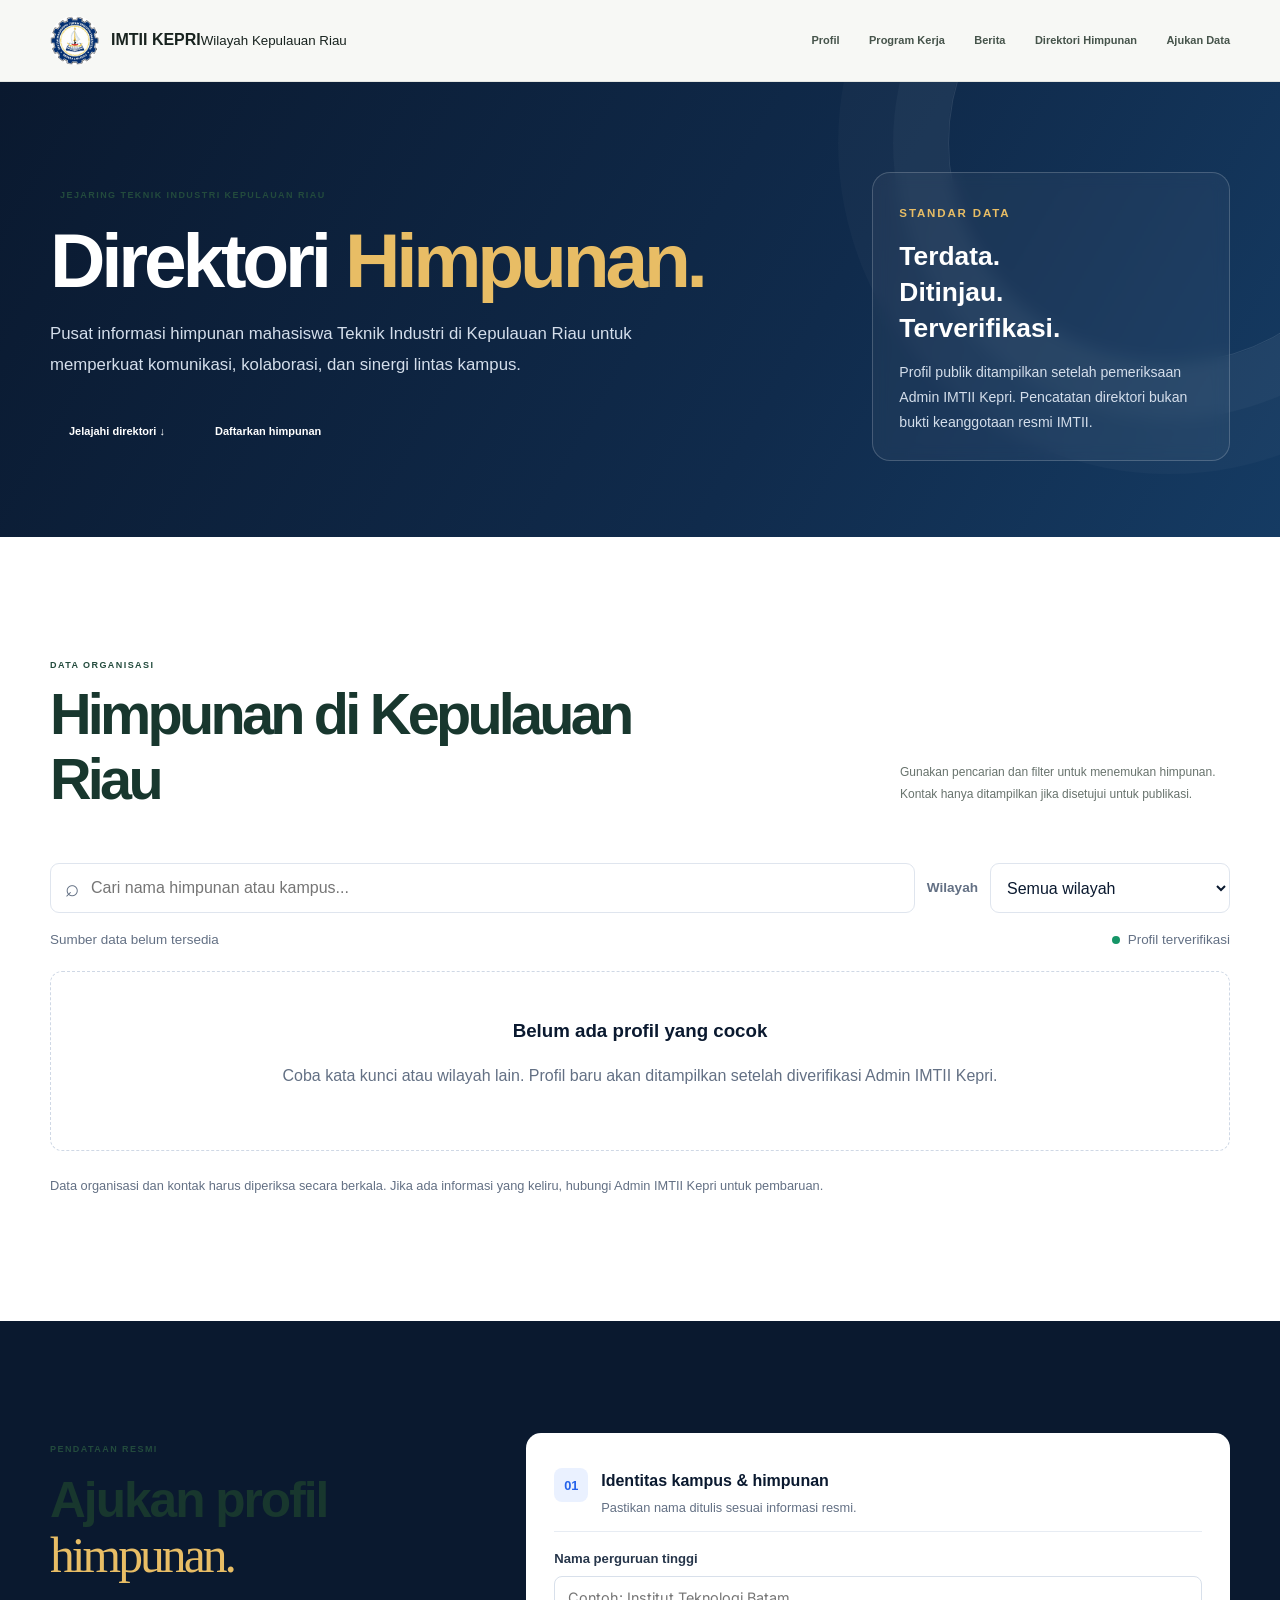
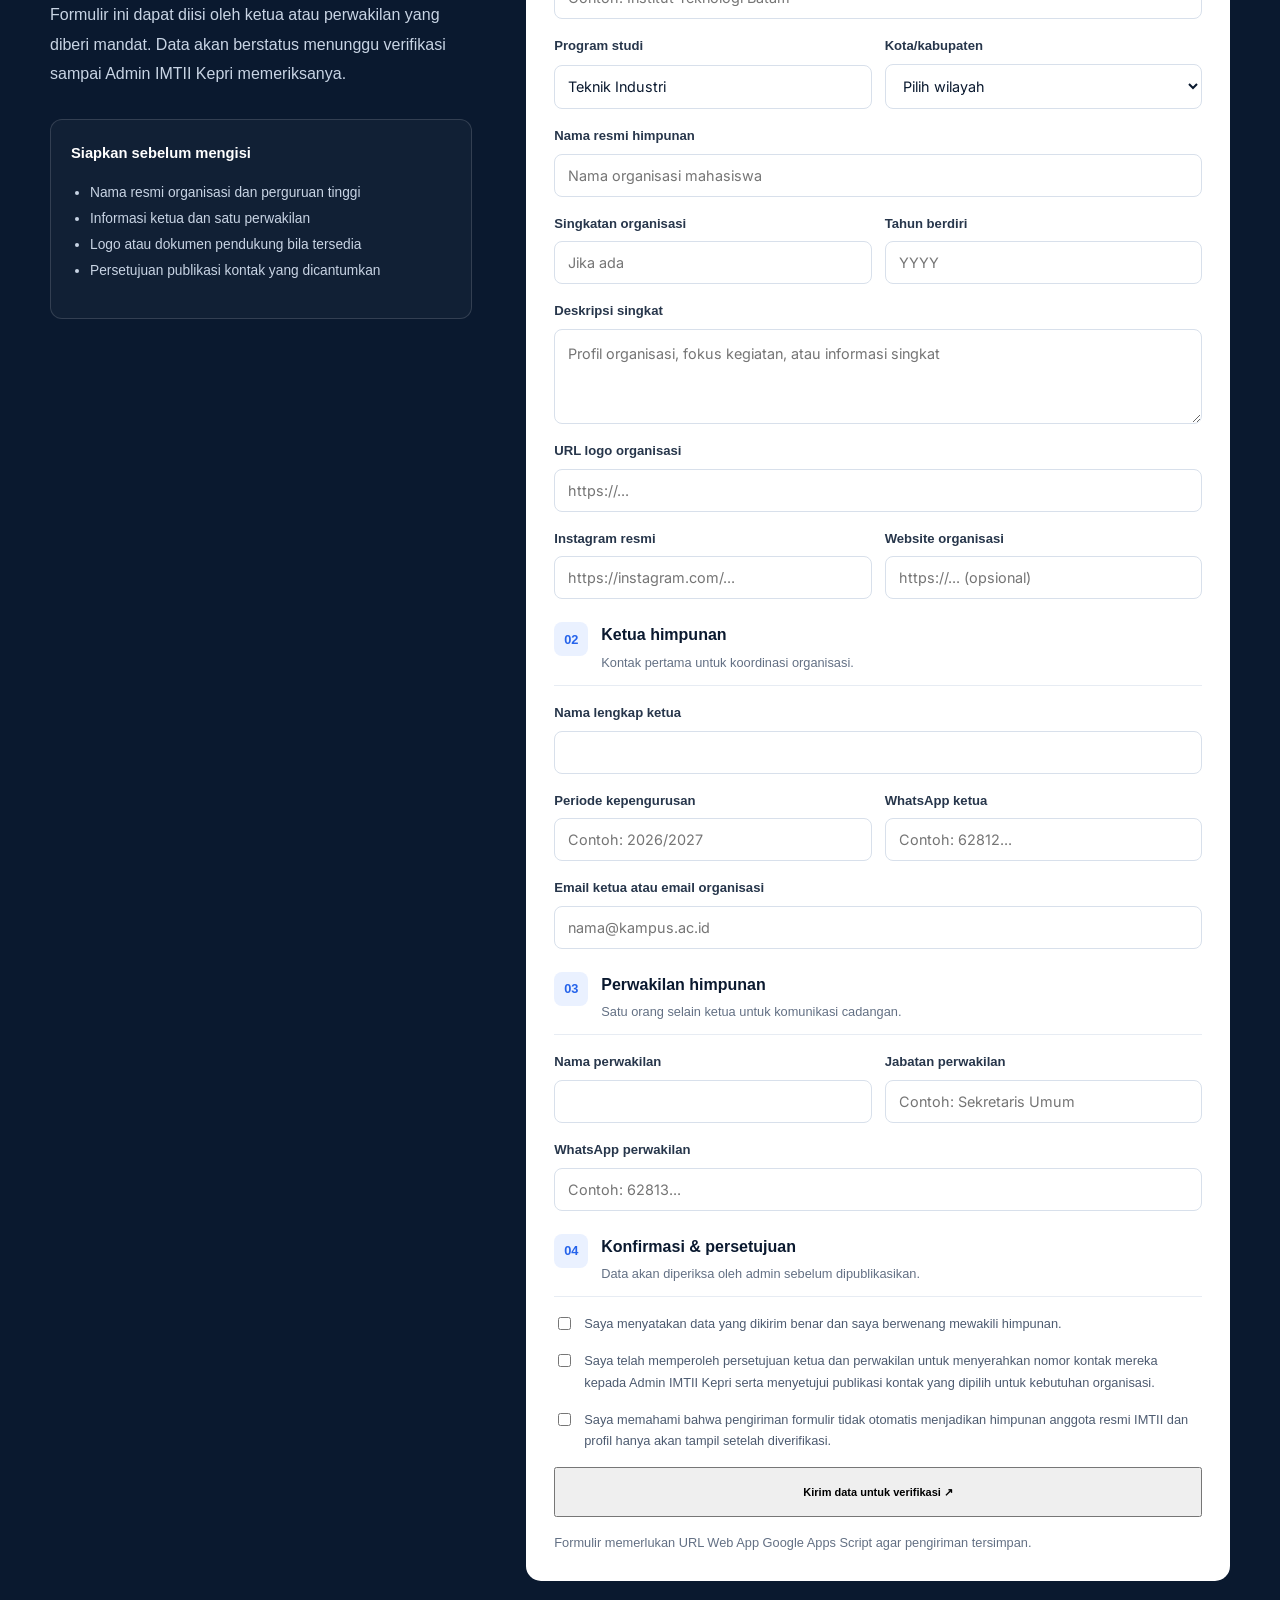
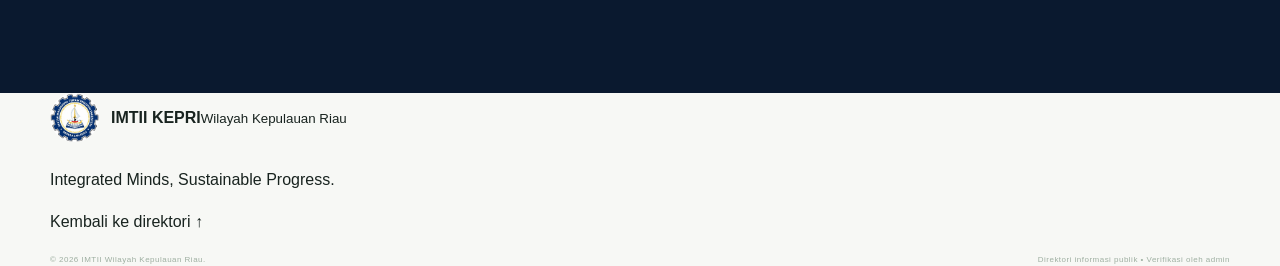
==== direktori.html @ 1d0364bf "Update direktori.html" ====
<!doctype html>
<html lang="id">
<head>
  <meta charset="utf-8">
  <meta name="viewport" content="width=device-width, initial-scale=1">
  <meta name="theme-color" content="#0a192f">
  <meta name="description" content="Direktori Himpunan Mahasiswa Teknik Industri se-Kepulauan Riau.">
  <title>Direktori Himpunan | IMTII Kepri</title>
  <link rel="preconnect" href="https://fonts.googleapis.com">
  <link rel="preconnect" href="https://fonts.gstatic.com" crossorigin>
  <link href="https://fonts.googleapis.com/css2?family=Inter:wght@400;500;600;700;800&display=swap" rel="stylesheet">
  <link rel="icon" type="image/png" href="logo-imtii-kepri.png">
  <link rel="stylesheet" href="styles.css">
  <link rel="stylesheet" href="direktori.css">
</head>
<body>
  <div class="scroll-progress" aria-hidden="true"><span id="scroll-progress-bar"></span></div>
  <header class="site-header">
    <div class="container nav-wrap">
      <a class="brand" href="index.html#beranda" aria-label="IMTII Kepri beranda">
        <img class="brand-logo" src="logo-imtii-kepri.png" alt="Logo IMTII Wilayah Kepulauan Riau">
        <span><strong>IMTII KEPRI</strong><small>Wilayah Kepulauan Riau</small></span>
      </a>
      <button class="menu-toggle" aria-label="Buka navigasi" aria-expanded="false">☰</button>
      <nav class="nav-links" aria-label="Navigasi utama">
        <a href="index.html#profil">Profil</a><a href="index.html#program">Program Kerja</a>
        <a href="index.html#berita">Berita</a><a href="direktori.html" aria-current="page">Direktori Himpunan</a>
        <a class="nav-cta" href="#form-pendataan">Ajukan Data</a>
      </nav>
    </div>
  </header>

  <main>
    <section class="directory-hero">
      <div class="container directory-hero-grid">
        <div>
          <p class="eyebrow"><span></span> JEJARING TEKNIK INDUSTRI KEPULAUAN RIAU</p>
          <h1>Direktori <em>Himpunan.</em></h1>
          <p class="directory-lead">Pusat informasi himpunan mahasiswa Teknik Industri di Kepulauan Riau untuk memperkuat komunikasi, kolaborasi, dan sinergi lintas kampus.</p>
          <div class="directory-actions"><a class="button button-gold" href="#daftar-himpunan">Jelajahi direktori ↓</a><a class="button button-outline" href="#form-pendataan">Daftarkan himpunan</a></div>
        </div>
        <aside class="directory-note"><span class="note-kicker">STANDAR DATA</span><strong>Terdata.<br>Ditinjau.<br>Terverifikasi.</strong><p>Profil publik ditampilkan setelah pemeriksaan Admin IMTII Kepri. Pencatatan direktori bukan bukti keanggotaan resmi IMTII.</p></aside>
      </div>
    </section>

    <section class="directory-section section" id="daftar-himpunan">
      <div class="container">
        <div class="section-heading"><div><p class="eyebrow dark">DATA ORGANISASI</p><h2>Himpunan di Kepulauan Riau</h2></div><p>Gunakan pencarian dan filter untuk menemukan himpunan. Kontak hanya ditampilkan jika disetujui untuk publikasi.</p></div>
        <div class="directory-tools">
          <label class="search-box"><span aria-hidden="true">⌕</span><input id="search-directory" type="search" placeholder="Cari nama himpunan atau kampus..." aria-label="Cari nama himpunan atau kampus"></label>
          <label class="filter-label" for="filter-city">Wilayah</label>
          <select id="filter-city"><option value="">Semua wilayah</option><option value="Batam">Batam</option><option value="Tanjungpinang">Tanjungpinang</option><option value="Karimun">Karimun</option><option value="Lingga">Lingga</option><option value="Natuna">Natuna</option><option value="Kepulauan Anambas">Kepulauan Anambas</option></select>
        </div>
        <div class="directory-stats"><span id="directory-count">Memuat data...</span><span class="verification-key"><i></i> Profil terverifikasi</span></div>
        <div id="directory-grid" class="directory-grid" aria-live="polite">
          <article class="directory-empty"><h3>Memuat direktori</h3><p>Data akan ditampilkan setelah sumber data dikonfigurasi.</p></article>
        </div>
        <p class="directory-disclaimer">Data organisasi dan kontak harus diperiksa secara berkala. Jika ada informasi yang keliru, hubungi Admin IMTII Kepri untuk pembaruan.</p>
      </div>
    </section>

    <section class="directory-form-section section" id="form-pendataan">
      <div class="container directory-form-layout">
        <div class="form-intro"><p class="eyebrow">PENDATAAN RESMI</p><h2>Ajukan profil <em>himpunan.</em></h2><p>Formulir ini dapat diisi oleh ketua atau perwakilan yang diberi mandat. Data akan berstatus menunggu verifikasi sampai Admin IMTII Kepri memeriksanya.</p>
          <div class="form-info"><strong>Siapkan sebelum mengisi</strong><ul><li>Nama resmi organisasi dan perguruan tinggi</li><li>Informasi ketua dan satu perwakilan</li><li>Logo atau dokumen pendukung bila tersedia</li><li>Persetujuan publikasi kontak yang dicantumkan</li></ul></div>
        </div>
        <form id="association-form" class="association-form" method="post" target="submission-frame">
          <div class="form-section-title"><span>01</span><div><h3>Identitas kampus & himpunan</h3><p>Pastikan nama ditulis sesuai informasi resmi.</p></div></div>
          <label>Nama perguruan tinggi <input name="campus_name" required maxlength="180" placeholder="Contoh: Institut Teknologi Batam"></label>
          <div class="form-row"><label>Program studi <input name="study_program" required maxlength="120" value="Teknik Industri"></label><label>Kota/kabupaten <select name="city" required><option value="">Pilih wilayah</option><option>Batam</option><option>Tanjungpinang</option><option>Bintan</option><option>Karimun</option><option>Lingga</option><option>Natuna</option><option>Kepulauan Anambas</option></select></label></div>
          <label>Nama resmi himpunan <input name="association_name" required maxlength="180" placeholder="Nama organisasi mahasiswa"></label>
          <div class="form-row"><label>Singkatan organisasi <input name="short_name" maxlength="50" placeholder="Jika ada"></label><label>Tahun berdiri <input name="founded_year" inputmode="numeric" pattern="[0-9]{4}" maxlength="4" placeholder="YYYY"></label></div>
          <label>Deskripsi singkat <textarea name="description" rows="3" maxlength="700" placeholder="Profil organisasi, fokus kegiatan, atau informasi singkat"></textarea></label>
          <label>URL logo organisasi <input name="logo_url" type="url" placeholder="https://..."></label>
          <div class="form-row"><label>Instagram resmi <input name="instagram_url" type="url" placeholder="https://instagram.com/..."></label><label>Website organisasi <input name="website_url" type="url" placeholder="https://... (opsional)"></label></div>

          <div class="form-section-title"><span>02</span><div><h3>Ketua himpunan</h3><p>Kontak pertama untuk koordinasi organisasi.</p></div></div>
          <label>Nama lengkap ketua <input name="chair_name" required maxlength="150"></label>
          <div class="form-row"><label>Periode kepengurusan <input name="term_period" required maxlength="50" placeholder="Contoh: 2026/2027"></label><label>WhatsApp ketua <input name="chair_whatsapp" required type="tel" maxlength="30" placeholder="Contoh: 62812... "></label></div>
          <label>Email ketua atau email organisasi <input name="contact_email" type="email" maxlength="180" placeholder="nama@kampus.ac.id"></label>

          <div class="form-section-title"><span>03</span><div><h3>Perwakilan himpunan</h3><p>Satu orang selain ketua untuk komunikasi cadangan.</p></div></div>
          <div class="form-row"><label>Nama perwakilan <input name="representative_name" required maxlength="150"></label><label>Jabatan perwakilan <input name="representative_role" required maxlength="100" placeholder="Contoh: Sekretaris Umum"></label></div>
          <label>WhatsApp perwakilan <input name="representative_whatsapp" required type="tel" maxlength="30" placeholder="Contoh: 62813..."></label>

          <div class="form-section-title"><span>04</span><div><h3>Konfirmasi & persetujuan</h3><p>Data akan diperiksa oleh admin sebelum dipublikasikan.</p></div></div>
          <label class="consent-check"><input type="checkbox" name="data_accuracy_consent" value="yes" required><span>Saya menyatakan data yang dikirim benar dan saya berwenang mewakili himpunan.</span></label>
          <label class="consent-check"><input type="checkbox" name="contact_publication_consent" value="yes" required><span>Saya telah memperoleh persetujuan ketua dan perwakilan untuk menyerahkan nomor kontak mereka kepada Admin IMTII Kepri serta menyetujui publikasi kontak yang dipilih untuk kebutuhan organisasi.</span></label>
          <label class="consent-check"><input type="checkbox" name="verification_consent" value="yes" required><span>Saya memahami bahwa pengiriman formulir tidak otomatis menjadikan himpunan anggota resmi IMTII dan profil hanya akan tampil setelah diverifikasi.</span></label>
          <button class="button button-gold button-full" type="submit">Kirim data untuk verifikasi ↗</button>
          <p id="form-status" class="form-status" role="status">Formulir memerlukan URL Web App Google Apps Script agar pengiriman tersimpan.</p>
          <iframe name="submission-frame" id="submission-frame" title="Status pengiriman formulir" class="hidden-frame"></iframe>
        </form>
      </div>
    </section>
  </main>

  <footer class="footer"><div class="container footer-top"><div class="brand footer-brand"><img class="brand-logo" src="logo-imtii-kepri.png" alt="Logo IMTII Wilayah Kepulauan Riau"><span><strong>IMTII KEPRI</strong><small>Wilayah Kepulauan Riau</small></span></div><p>Integrated Minds, Sustainable Progress.</p><a href="#daftar-himpunan">Kembali ke direktori ↑</a></div><div class="container footer-bottom"><span>© <span id="year"></span> IMTII Wilayah Kepulauan Riau.</span><span>Direktori informasi publik • Verifikasi oleh admin</span></div></footer>
  <script>window.IMTII_DIRECTORY_CONFIG = { appsScriptUrl: "", fallbackDataUrl: "data/himpunan.json" };</script>
  <script src="script.js" defer></script>
  <script src="direktori.js" defer></script>
</body>
</html>
---- styles.css ----
:root{--paper:#f7f8f5;--white:#fff;--ink:#18231f;--muted:#68736d;--line:#dfe5df;--green:#234b3d;--green-dark:#18372e;--lime:#d8ed79;--orange:#e58a55;--serif:Georgia,'Times New Roman',serif;--sans:'DM Sans',Arial,sans-serif;--display:Manrope,'DM Sans',sans-serif;--header-h:82px}*{box-sizing:border-box}html{scroll-behavior:smooth;scroll-padding-top:calc(var(--header-h) + 16px)}body{margin:0;background:var(--paper);color:var(--ink);font-family:var(--sans);line-height:1.65;-webkit-font-smoothing:antialiased}body,button,a{font-family:var(--sans)}a{color:inherit;text-decoration:none}button{font:inherit}.container{width:min(1180px,calc(100% - 64px));margin-inline:auto}.skip-link{position:fixed;left:16px;top:-60px;z-index:1000;background:var(--lime);padding:10px 14px;color:var(--ink)}.skip-link:focus{top:12px}.reading-progress{height:3px;position:fixed;z-index:1000;inset:0 0 auto;pointer-events:none}.reading-progress span{height:100%;display:block;width:100%;background:var(--orange);transform:scaleX(0);transform-origin:left}.site-header{height:var(--header-h);position:sticky;top:0;z-index:100;background:rgba(247,248,245,.94);backdrop-filter:blur(16px);border-bottom:1px solid rgba(24,35,31,.09);transition:box-shadow .25s}.site-header.is-scrolled{box-shadow:0 8px 28px #17251c12}.nav-wrap{height:100%;display:flex;align-items:center;justify-content:space-between}.brand{display:inline-flex;align-items:center;gap:12px;min-width:220px}.brand-logo{width:49px;height:49px;object-fit:contain;border-radius:50%;background:#fff}.brand-copy strong{font:800 19px/1 var(--display);letter-spacing:.07em;display:block;color:var(--green-dark)}.brand-copy small{display:block;font-size:8px;letter-spacing:.13em;font-weight:700;color:#77827a;margin-top:6px}.nav-links{display:flex;align-items:center;gap:clamp(15px,2.3vw,31px);font-size:11px;font-weight:700;color:#46544b}.nav-links>a:not(.nav-contact){position:relative;padding:8px 0}.nav-links>a:not(.nav-contact):after{content:'';position:absolute;left:0;right:100%;bottom:2px;height:1px;background:var(--orange);transition:right .25s}.nav-links>a:hover:after{right:0}.nav-contact{padding:12px 16px;background:var(--green);color:white;border-radius:2px}.nav-contact span{margin-left:12px;color:var(--lime)}.menu-toggle{display:none;border:0;background:none;padding:10px}.menu-toggle span{width:23px;height:2px;background:var(--green);display:block;margin:5px}
.hero{background:var(--paper);padding:82px 0 24px;overflow:hidden}.hero-grid{display:grid;grid-template-columns:1.05fr .95fr;align-items:center;gap:70px;min-height:490px}.eyebrow,.section-kicker{font-size:9px;letter-spacing:.16em;font-weight:800;color:var(--green);display:flex;align-items:center;gap:10px}.eyebrow-line{width:28px;height:2px;background:var(--orange)}.hero h1{font:700 clamp(48px,6.2vw,82px)/1.04 var(--display);letter-spacing:-.075em;margin:27px 0 22px;color:var(--green-dark)}.hero h1 em,.section h2 em{font-family:var(--serif);font-weight:400;color:var(--orange);letter-spacing:-.06em}.hero-lead{font-size:14px;line-height:1.9;color:#66716a;max-width:490px}.hero-actions{display:flex;align-items:center;gap:27px;margin-top:30px}.button{display:inline-flex;align-items:center;justify-content:center;gap:25px;padding:14px 19px;font-size:11px;font-weight:700;transition:transform .25s,background .25s}.button:hover{transform:translateY(-3px)}.button-dark{background:var(--green);color:#fff}.button-dark span{color:var(--lime)}.underlined-link{font-size:11px;font-weight:700;border-bottom:1px solid #9aa69b;padding:8px 0}.underlined-link span{margin-left:12px;color:var(--orange)}.hero-meta{display:flex;align-items:center;gap:11px;margin-top:66px;font-size:8px;letter-spacing:.13em;font-weight:800;color:#8a958d}.meta-dot{width:4px;height:4px;border-radius:50%;background:var(--orange)}.hero-art{height:440px;position:relative;overflow:hidden;background:#dce5d9;color:var(--green);isolation:isolate}.hero-art:before{content:'';position:absolute;inset:0;background:linear-gradient(135deg,#dce5d9 0%,#cbd9ca 100%);z-index:-2}.art-grid{position:absolute;inset:0;background-image:linear-gradient(#31574612 1px,transparent 1px),linear-gradient(90deg,#31574612 1px,transparent 1px);background-size:34px 34px;mask-image:linear-gradient(130deg,black,transparent 90%)}.art-topline{position:absolute;left:25px;right:25px;top:23px;display:flex;justify-content:space-between;font-size:8px;font-weight:800;letter-spacing:.14em}.art-ring{position:absolute;width:340px;height:340px;border:1px solid #31574666;border-radius:50%;left:50%;top:51%;transform:translate(-50%,-50%)}.ring-b{width:260px;height:260px;border-style:dashed;border-color:#31574655}.art-center{position:absolute;left:50%;top:51%;transform:translate(-50%,-50%);width:205px;height:205px;border-radius:50%;background:var(--green);color:var(--lime);display:flex;align-items:center;justify-content:center;gap:8px;box-shadow:0 25px 60px #18372e2b}.art-sigma{font:100px/1 var(--serif)}.art-caption{font-size:8px;line-height:1.7;letter-spacing:.16em;font-weight:800;color:#fff}.art-index{position:absolute;left:26px;bottom:25px;font:italic 20px var(--serif)}.art-stamp{position:absolute;right:20px;bottom:23px;background:var(--lime);padding:12px 15px;font-size:8px;line-height:1.7;letter-spacing:.12em;font-weight:800;transform:rotate(-5deg)}.hero-bottom{display:flex;justify-content:space-between;border-top:1px solid var(--line);padding-top:17px;margin-top:55px;font-size:8px;font-weight:800;letter-spacing:.13em;color:#89938b}.ticker{overflow:hidden;background:var(--lime);color:var(--green-dark);padding:13px 0}.ticker-track{display:flex;align-items:center;justify-content:space-around;gap:30px;min-width:800px;font-size:9px;font-weight:800;letter-spacing:.16em}.ticker i{font-style:normal;color:var(--orange);font-size:15px}
.section{padding:112px 0}.about-layout{display:grid;grid-template-columns:.35fr 1.65fr;gap:60px}.section-kicker{align-items:flex-start}.section-kicker span:first-child{color:var(--orange)}.about-main h2,.section h2{font:700 clamp(36px,4.5vw,58px)/1.12 var(--display);letter-spacing:-.065em;color:var(--green-dark);margin:0}.about-main h2{max-width:850px}.about-bottom{display:flex;justify-content:space-between;align-items:end;gap:40px;margin-top:35px}.about-bottom p{max-width:620px;color:#68736d;font-size:14px;line-height:1.95;margin:0}.circle-link{flex:0 0 48px;height:48px;border:1px solid #b8c4b8;border-radius:50%;display:grid;place-items:center;color:var(--green);font-size:18px;transition:.25s}.circle-link:hover{background:var(--green);color:white;transform:rotate(45deg)}.principle-row{display:grid;grid-template-columns:repeat(3,1fr);margin-top:82px;border-top:1px solid var(--line)}.principle-row>div{padding:24px 30px 0 0;border-right:1px solid var(--line);margin-right:30px}.principle-row>div:last-child{border:0;margin:0}.principle-row b{display:block;font:italic 20px var(--serif);color:var(--orange);margin-bottom:23px}.principle-row span{font-size:10px;font-weight:800;letter-spacing:.14em}.principle-row p{font-size:12px;color:var(--muted);max-width:260px;margin-bottom:0}
.history-section{background:#eef1eb}.section-heading{display:flex;justify-content:space-between;align-items:end;gap:60px;margin-bottom:52px}.section-heading>div{max-width:700px}.section-heading .section-kicker{margin-bottom:25px}.section-heading>p{max-width:330px;margin:0 0 5px;font-size:12px;line-height:1.9;color:var(--muted)}.history-feature{display:grid;grid-template-columns:.8fr 1.2fr;background:var(--green);color:#fff;min-height:300px}.history-number{display:flex;align-items:center;justify-content:center;flex-direction:column;font:800 clamp(65px,10vw,130px)/.9 var(--display);letter-spacing:-.1em;color:var(--lime);border-right:1px solid #ffffff20}.history-number span{font:700 9px var(--sans);letter-spacing:.2em;color:#c4d0c4;margin-top:15px}.history-copy{padding:45px 55px}.label{font-size:8px;letter-spacing:.17em;color:var(--lime);font-weight:800}.history-copy h3{font:600 28px/1.2 var(--display);letter-spacing:-.04em;max-width:450px;margin:17px 0}.history-copy p{font-size:12px;line-height:1.9;color:#d1ddd4;max-width:560px}.history-copy .editorial-note{color:#aebeb1;font-size:10px;border-left:2px solid var(--orange);padding-left:12px}.timeline{display:grid;grid-template-columns:repeat(3,1fr);margin-top:30px;border-top:1px solid #cbd4ca}.timeline-item{position:relative;padding:25px 28px 0 0;display:grid;grid-template-columns:1fr auto;gap:10px}.timeline-mark{position:absolute;top:-4px;left:0;width:7px;height:7px;background:var(--orange);border-radius:50%}.timeline-item>small{grid-column:1/-1;color:#89948b;font-size:8px;font-weight:800;letter-spacing:.15em}.timeline-item h4{font-size:14px;margin:8px 0}.timeline-item p{font-size:11px;line-height:1.8;color:var(--muted);max-width:280px;margin:0}.timeline-item>b{font:italic 24px var(--serif);color:#c1cbbf}
.governance-section{background:var(--paper)}.governance-board{border:1px solid var(--line);background:#fff;padding:22px 28px 25px}.board-top{display:flex;justify-content:space-between;border-bottom:1px solid var(--line);padding-bottom:15px;font-size:8px;letter-spacing:.14em;font-weight:800;color:#829087}.org-chart{max-width:800px;margin:35px auto 0;text-align:center}.org-node{border:1px solid #dbe3da;background:#f8faf6;padding:16px 22px;display:flex;flex-direction:column;gap:5px;min-width:220px}.org-node small{font-size:8px;letter-spacing:.14em;color:#8c998f;font-weight:800}.org-node strong{font-size:14px;color:var(--green)}.org-node>span{font-size:9px;color:#859087}.org-lead{width:min(330px,100%);margin:auto;background:var(--green);border-color:var(--green)}.org-lead small,.org-lead>span{color:#c3d2c6}.org-lead strong{color:#fff;font-size:17px}.org-connector{height:28px;width:1px;background:#bdc9bc;margin:auto}.org-branches{display:grid;grid-template-columns:1fr 1fr;gap:22px;max-width:520px;margin:auto}.division-grid{display:grid;grid-template-columns:repeat(4,1fr);gap:10px}.division-grid>div{border-top:2px solid var(--orange);background:#f2f5ef;padding:16px 12px;text-align:left;display:flex;flex-direction:column;gap:8px}.division-grid b{font:italic 18px var(--serif);color:var(--orange)}.division-grid strong{font-size:11px;line-height:1.35;color:var(--green)}.division-grid span{font-size:9px;color:#7c887f}.board-note{font-size:10px;color:#879188;margin:25px 0 0;border-top:1px solid var(--line);padding-top:14px}
.vision-section{background:var(--green-dark);color:white}.vision-layout{display:grid;grid-template-columns:.85fr 1.15fr;gap:100px}.light-kicker{color:#d6e2d6}.vision-layout h2,.contact-layout h2{color:white;margin-top:28px}.vision-layout h2 em,.contact-layout h2 em{color:var(--lime)}.vision-layout>div:first-child>p,.contact-layout>div:first-child>p{font-size:12px;line-height:1.9;color:#c1cec3;max-width:380px;margin-top:25px}.vision-content{border-top:1px solid #ffffff38}.vision-content article{padding:22px 0;border-bottom:1px solid #ffffff38}.vision-content article>span{font-size:8px;letter-spacing:.17em;color:var(--lime);font-weight:800}.vision-content h3{font:600 23px/1.35 var(--display);max-width:570px;margin:13px 0 0}.vision-content h4{font-size:15px;margin:9px 0 3px}.vision-content p{font-size:11px;color:#bdcabe;margin:0;max-width:500px}
.programs-section{background:#f0f2ed}.program-grid{display:grid;grid-template-columns:repeat(2,1fr);gap:13px}.program-card{min-height:260px;padding:25px 28px;background:#fff;border:1px solid #e1e6df;position:relative;transition:transform .3s,box-shadow .3s}.program-card:hover{transform:translateY(-5px);box-shadow:0 18px 38px #203c2c12}.program-feature{background:var(--lime);border-color:var(--lime)}.program-card-top{display:flex;justify-content:space-between;font-size:8px;font-weight:800;letter-spacing:.14em;color:#6e7b6e}.program-card-top span:last-child{font-size:16px}.program-icon{font:42px/1 var(--serif);color:var(--orange);margin:24px 0 10px}.program-card h3{font:700 23px/1.2 var(--display);letter-spacing:-.04em;color:var(--green-dark);margin:0 0 10px}.program-card p{font-size:11px;line-height:1.8;color:#68746a;max-width:420px;margin:0}.program-type{display:inline-block;margin-top:22px;font-size:8px;letter-spacing:.15em;font-weight:800;color:var(--green)}
.publication-section{background:var(--paper)}.publication-grid{display:grid;grid-template-columns:1.05fr .95fr;gap:50px}.story-art{height:290px;position:relative;overflow:hidden;background:#dbe5d8;display:flex;align-items:end;padding:25px}.story-art:before,.story-art:after{content:'';position:absolute;border:1px solid #31574645;border-radius:50%;width:330px;height:330px;right:-40px;top:-90px}.story-art:after{width:230px;height:230px;right:10px;top:-40px;border-style:dashed}.story-tag{position:absolute;left:25px;top:23px;background:var(--lime);padding:7px 10px;font-size:8px;letter-spacing:.13em;font-weight:800}.story-art-type{position:relative;z-index:1;font:800 clamp(40px,5vw,67px)/.9 var(--display);letter-spacing:-.08em;color:var(--green)}.story-art-type span{font:italic 14px var(--serif);letter-spacing:0;color:var(--orange)}.story-meta{display:flex;justify-content:space-between;margin-top:20px;font-size:8px;letter-spacing:.14em;font-weight:800;color:#879289}.feature-story h3{font:700 24px/1.25 var(--display);letter-spacing:-.04em;max-width:580px;margin:13px 0}.feature-story>p{font-size:12px;line-height:1.8;color:var(--muted);max-width:580px}.story-link,.story-list a{font-size:10px;font-weight:800;color:var(--green);display:inline-flex;gap:14px;margin-top:8px}.story-link span,.story-list a span{color:var(--orange)}.story-list article{display:grid;grid-template-columns:135px 1fr;gap:20px;padding:0 0 22px;margin-bottom:22px;border-bottom:1px solid var(--line)}.story-thumb{height:120px;display:grid;place-items:center;background:#dbe5d8;color:var(--green);font:800 16px/1.1 var(--display);letter-spacing:-.04em;text-align:center}.thumb-blue{background:#d8e2e5;color:#29485b}.thumb-orange{background:#f0dfd2;color:#925b3c}.thumb-green{background:#dce8d5;color:#38543c}.story-list small{font-size:8px;letter-spacing:.13em;color:#929c93;font-weight:800}.story-list h3{font:700 15px/1.35 var(--display);margin:7px 0 2px;color:var(--green-dark)}
.gallery-section{background:#edf1eb}.gallery-grid{display:grid;grid-template-columns:1.4fr 1fr 1fr;gap:14px}.gallery-item{min-width:0}.gallery-placeholder{height:270px;background:#cbd9ca;position:relative;overflow:hidden;padding:22px;display:flex;flex-direction:column;justify-content:space-between;color:var(--green)}.gallery-placeholder:after{content:'';position:absolute;width:220px;height:220px;border:1px solid #31574650;border-radius:50%;right:-60px;top:20px;box-shadow:0 0 0 35px #31574609,0 0 0 70px #31574608}.gallery-placeholder>span{font:italic 18px var(--serif);color:var(--orange)}.gallery-placeholder>b{font:800 29px/.95 var(--display);letter-spacing:-.06em;position:relative;z-index:1}.gallery-placeholder>small{font-size:7px;letter-spacing:.15em;font-weight:800}.gallery-tone-two{background:#dce4e5;color:#29485b}.gallery-tone-three{background:#eddfd1;color:#885d43}.gallery-caption{display:block;margin-top:12px;font-size:8px;letter-spacing:.14em;font-weight:800;color:#68766b}.gallery-note{margin-top:24px}
.contact-section{background:var(--green);color:#fff}.contact-layout{display:grid;grid-template-columns:1.1fr .9fr;gap:100px;align-items:center}.contact-card{background:var(--lime);color:var(--green-dark);padding:32px 35px}.contact-number{font-size:8px;letter-spacing:.16em;font-weight:800;color:#63724c}.contact-card h3{font:700 30px/1.15 var(--display);letter-spacing:-.05em;margin:28px 0 12px}.contact-card p{font-size:11px;line-height:1.8;color:#596a4b}.contact-button{display:flex;justify-content:space-between;padding:14px 0;border-bottom:1px solid #83915e;font-size:11px;font-weight:800;margin-top:25px}.contact-card>small{display:block;font-size:8px;color:#78835c;margin-top:12px}.site-footer{background:#142c25;color:#d3ddd3;padding:36px 0 18px}.footer-main{display:flex;align-items:center;justify-content:space-between;padding-bottom:30px;border-bottom:1px solid #ffffff24}.footer-brand .brand-copy strong{color:white}.footer-brand .brand-copy small{color:#a9b9a9}.footer-brand .brand-logo{background:white}.footer-main>p{font:italic 21px/1.2 var(--serif);margin:0;color:white}.footer-main>p em{color:var(--lime)}.back-top{font-size:10px;font-weight:700;color:var(--lime)}.footer-bottom{display:flex;justify-content:space-between;gap:20px;padding-top:17px;font-size:8px;letter-spacing:.06em;color:#9eafa1}
@media(max-width:950px){:root{--header-h:74px}.container{width:min(100% - 44px,760px)}.nav-links{gap:13px;font-size:10px}.brand{min-width:175px}.brand-logo{width:43px;height:43px}.hero-grid{gap:35px}.hero-art{height:390px}.about-layout{gap:30px}.vision-layout,.contact-layout{gap:50px}.section{padding:88px 0}}
@media(max-width:720px){:root{--header-h:68px}.container{width:calc(100% - 36px)}.menu-toggle{display:block;cursor:pointer}.nav-links{display:none;position:absolute;top:var(--header-h);left:0;right:0;background:var(--paper);padding:12px 22px 22px;border-bottom:1px solid var(--line);box-shadow:0 15px 25px #18231f12;align-items:stretch;flex-direction:column;gap:0}.nav-links.open{display:flex}.nav-links>a{padding:12px 0}.nav-links .nav-contact{margin-top:8px;text-align:center}.hero{padding-top:55px}.hero-grid{grid-template-columns:1fr;gap:40px}.hero h1{font-size:clamp(48px,12vw,68px)}.hero-art{height:340px}.hero-meta{margin-top:38px;flex-wrap:wrap;font-size:7px}.hero-bottom{margin-top:35px;font-size:7px;gap:15px}.ticker-track{justify-content:flex-start}.section{padding:72px 0}.about-layout,.vision-layout,.contact-layout{grid-template-columns:1fr;gap:28px}.about-main h2,.section h2{font-size:clamp(35px,9vw,48px)}.about-bottom{align-items:center;gap:20px}.about-bottom p{font-size:12px}.principle-row{grid-template-columns:1fr;margin-top:50px}.principle-row>div{border-right:0;border-bottom:1px solid var(--line);margin:0;padding:20px 0}.principle-row b{margin-bottom:10px}.section-heading{display:block;margin-bottom:35px}.section-heading>p{margin-top:18px}.history-feature{grid-template-columns:1fr}.history-number{min-height:145px;border-right:0;border-bottom:1px solid #ffffff20}.history-copy{padding:30px 25px}.history-copy h3{font-size:24px}.timeline{grid-template-columns:1fr;gap:20px}.timeline-item{padding:18px 0 0 0}.governance-board{padding:17px}.board-top{gap:15px;font-size:7px}.org-branches{gap:10px}.org-node{min-width:0;padding:13px 8px}.org-node strong{font-size:12px}.division-grid{grid-template-columns:repeat(2,1fr)}.vision-content{margin-top:15px}.program-grid{grid-template-columns:1fr}.program-card{min-height:230px}.publication-grid{grid-template-columns:1fr;gap:38px}.story-art{height:245px}.story-list article{grid-template-columns:110px 1fr;gap:14px}.story-thumb{height:110px}.gallery-grid{grid-template-columns:1fr 1fr}.gallery-large{grid-column:1/-1}.gallery-placeholder{height:210px}.gallery-large .gallery-placeholder{height:250px}.contact-card{padding:27px}.footer-main{align-items:flex-start;flex-direction:column;gap:20px}.footer-main>p{font-size:18px}.footer-bottom{flex-direction:column;gap:8px}}
@media(max-width:420px){.hero-art{height:300px}.art-center{width:170px;height:170px}.art-sigma{font-size:82px}.art-ring{width:280px;height:280px}.ring-b{width:220px;height:220px}.art-stamp{font-size:7px;right:12px}.hero-actions{gap:18px}.button{padding:13px 14px}.story-list article{grid-template-columns:90px 1fr}.story-thumb{height:100px}.gallery-grid{grid-template-columns:1fr}.gallery-large{grid-column:auto}.gallery-placeholder,.gallery-large .gallery-placeholder{height:220px}}
@media(prefers-reduced-motion:reduce){html{scroll-behavior:auto!important}*,*::before,*::after{animation-duration:.01ms!important;animation-iteration-count:1!important;transition-duration:.01ms!important;scroll-behavior:auto!important}}
---- direktori.css ----
:root{--dir-ink:#0a192f;--dir-blue:#2563eb;--dir-muted:#637084;--dir-border:#dfe5ee;--dir-soft:#f4f7fb;--dir-gold:#e8bd65}
.directory-hero{background:linear-gradient(120deg,#0a192f 0%,#102b4c 62%,#153b63 100%);color:#fff;padding:90px 0 76px;position:relative;overflow:hidden}.directory-hero:after{content:"";position:absolute;width:440px;height:440px;border:1px solid #ffffff1c;border-radius:50%;right:-110px;top:-160px;box-shadow:0 0 0 55px #ffffff08,0 0 0 110px #ffffff06;pointer-events:none}.directory-hero-grid{display:grid;grid-template-columns:minmax(0,1.5fr) minmax(240px,.7fr);gap:56px;align-items:center;position:relative;z-index:1}.directory-hero h1{font-size:clamp(2.8rem,6vw,5rem);line-height:1.02;letter-spacing:-.055em;margin:18px 0}.directory-hero h1 em,.form-intro h2 em{font-style:normal;color:var(--dir-gold)}.directory-lead{font-size:1.05rem;line-height:1.85;max-width:650px;color:#d4deeb}.directory-actions{display:flex;gap:12px;flex-wrap:wrap;margin-top:28px}.directory-note{border:1px solid #ffffff30;background:#ffffff0b;border-radius:18px;padding:26px;backdrop-filter:blur(8px)}.note-kicker{font-size:.72rem;letter-spacing:.16em;color:var(--dir-gold);font-weight:800}.directory-note strong{display:block;font-size:1.65rem;line-height:1.35;margin:14px 0}.directory-note p{color:#d4deeb;font-size:.88rem;line-height:1.75;margin-bottom:0}.directory-section{background:#fff}.directory-tools{display:grid;grid-template-columns:minmax(220px,1fr) auto minmax(180px,240px);gap:12px;align-items:center;margin:30px 0 16px}.search-box{height:50px;border:1px solid var(--dir-border);border-radius:9px;display:flex;align-items:center;padding:0 14px;gap:10px}.search-box span{font-size:1.5rem;color:var(--dir-muted)}.search-box input{width:100%;border:0;outline:0;font:inherit;background:transparent;color:var(--dir-ink)}.filter-label{font-size:.85rem;font-weight:700;color:var(--dir-muted)}#filter-city{height:50px;padding:0 12px;border:1px solid var(--dir-border);border-radius:9px;background:white;color:var(--dir-ink);font:inherit}.directory-stats{display:flex;justify-content:space-between;align-items:center;gap:16px;color:var(--dir-muted);font-size:.84rem;margin-bottom:20px}.verification-key{display:inline-flex;align-items:center;gap:8px}.verification-key i{width:8px;height:8px;background:#159567;border-radius:50%;display:inline-block}.directory-grid{display:grid;grid-template-columns:repeat(3,minmax(0,1fr));gap:18px}.association-card{border:1px solid var(--dir-border);border-radius:14px;padding:22px;display:flex;flex-direction:column;min-height:300px;transition:transform .2s,border-color .2s,box-shadow .2s;background:#fff}.association-card:hover{transform:translateY(-3px);border-color:#b8c9e1;box-shadow:0 16px 34px #0a192f0b}.association-card-top{display:flex;align-items:flex-start;gap:13px}.association-logo{width:58px;height:58px;flex:0 0 58px;border-radius:12px;background:var(--dir-soft);border:1px solid #e8edf4;display:flex;align-items:center;justify-content:center;overflow:hidden;color:var(--dir-blue);font-weight:800;font-size:1.2rem}.association-logo img{width:100%;height:100%;object-fit:contain}.association-card h3{font-size:1.03rem;line-height:1.45;margin:2px 0 6px;color:var(--dir-ink)}.association-campus{font-size:.82rem;color:var(--dir-muted);line-height:1.55}.verified-label{display:inline-flex;align-items:center;gap:5px;color:#08744b;background:#e9f8f1;padding:5px 8px;border-radius:99px;font-size:.7rem;font-weight:800;margin-top:12px}.association-description{font-size:.87rem;line-height:1.7;color:#526075;margin:17px 0}.association-meta{border-top:1px solid #edf0f5;padding-top:14px;margin-top:auto;display:grid;gap:7px;font-size:.81rem;color:#455267}.association-meta strong{color:var(--dir-ink)}.association-card-actions{display:flex;gap:8px;flex-wrap:wrap;margin-top:16px}.association-card-actions a{font-size:.8rem;font-weight:700;text-decoration:none;border:1px solid var(--dir-border);border-radius:7px;padding:9px 11px;color:var(--dir-ink)}.association-card-actions a:hover{border-color:var(--dir-blue);color:var(--dir-blue)}.directory-empty{grid-column:1/-1;text-align:center;padding:44px 18px;border:1px dashed #cfd8e5;border-radius:12px;color:var(--dir-muted)}.directory-empty h3{color:var(--dir-ink);margin:0 0 8px}.directory-disclaimer{font-size:.8rem;color:var(--dir-muted);line-height:1.7;margin-top:24px}.directory-form-section{background:var(--dir-ink);color:#fff}.directory-form-layout{display:grid;grid-template-columns:minmax(250px,.75fr) minmax(0,1.25fr);gap:54px;align-items:start}.form-intro{position:sticky;top:110px}.form-intro h2{font-size:clamp(2rem,4vw,3.1rem);line-height:1.12;letter-spacing:-.04em;margin:16px 0}.form-intro>p:not(.eyebrow){color:#c8d4e4;line-height:1.85}.form-info{margin-top:30px;padding:20px;border:1px solid #ffffff24;border-radius:12px;background:#ffffff08}.form-info strong{font-size:.92rem}.form-info ul{padding-left:19px;color:#c8d4e4;font-size:.86rem;line-height:1.9}.association-form{background:#fff;color:var(--dir-ink);padding:28px;border-radius:15px;display:grid;gap:16px}.form-section-title{display:flex;gap:13px;align-items:flex-start;border-bottom:1px solid #e7ecf3;padding-bottom:13px;margin-top:7px}.form-section-title>span{width:34px;height:34px;display:grid;place-items:center;border-radius:8px;background:#eaf1ff;color:var(--dir-blue);font-weight:800;font-size:.8rem}.form-section-title h3{margin:0 0 4px;font-size:1rem}.form-section-title p{margin:0;color:var(--dir-muted);font-size:.8rem;line-height:1.5}.association-form label:not(.consent-check){display:grid;gap:7px;font-size:.82rem;font-weight:700;color:#27364b}.association-form input:not([type=checkbox]),.association-form select,.association-form textarea{width:100%;box-sizing:border-box;border:1px solid #d8e0eb;border-radius:8px;padding:12px 13px;background:#fff;color:var(--dir-ink);font:400 .9rem Inter,Arial,sans-serif;outline:none}.association-form input:focus,.association-form select:focus,.association-form textarea:focus{border-color:var(--dir-blue);box-shadow:0 0 0 3px #2563eb18}.association-form textarea{resize:vertical;line-height:1.6}.form-row{display:grid;grid-template-columns:1fr 1fr;gap:13px}.consent-check{display:flex;gap:10px;align-items:flex-start;font-size:.8rem;line-height:1.65;color:#4d5b70}.consent-check input{margin-top:4px;accent-color:var(--dir-blue);flex:0 0 auto}.form-status{font-size:.8rem;line-height:1.6;color:var(--dir-muted);margin:0}.form-status.is-success{color:#08744b}.form-status.is-error{color:#b42318}.hidden-frame{position:absolute;width:1px;height:1px;left:-9999px;border:0}.button-full{width:100%;justify-content:center;cursor:pointer}.button-outline{color:#fff!important;border-color:#ffffff70!important}.button-outline:hover{background:#ffffff12!important}
@media(max-width:900px){.directory-hero-grid,.directory-form-layout{grid-template-columns:1fr;gap:30px}.directory-note{max-width:560px}.directory-grid{grid-template-columns:repeat(2,minmax(0,1fr))}.form-intro{position:static}.directory-hero{padding:70px 0 58px}}
@media(max-width:600px){.directory-grid{grid-template-columns:1fr}.directory-tools{grid-template-columns:1fr;gap:9px}.filter-label{margin-top:4px}.directory-stats{align-items:flex-start;flex-direction:column}.association-form{padding:19px}.form-row{grid-template-columns:1fr}.directory-hero h1{font-size:2.8rem}.directory-actions{align-items:stretch;flex-direction:column}.directory-actions .button{justify-content:center}.directory-note{padding:20px}}
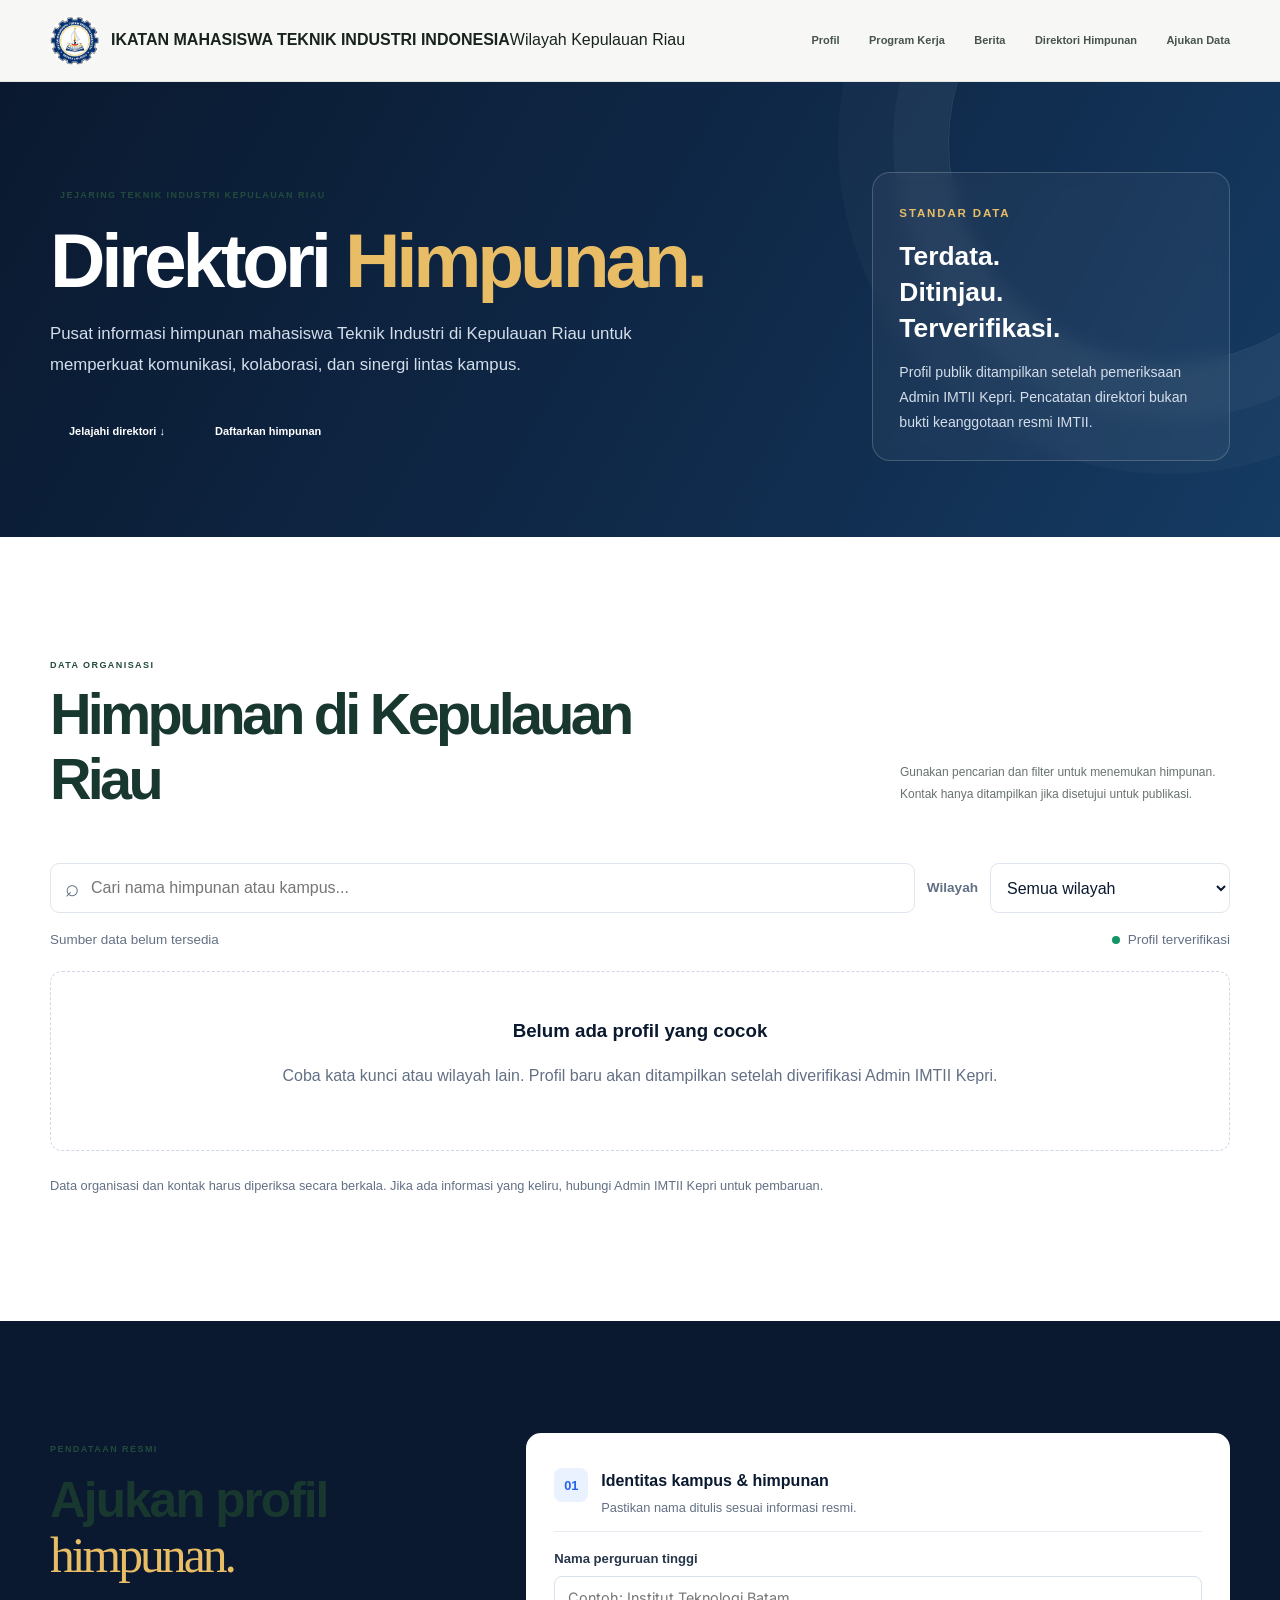
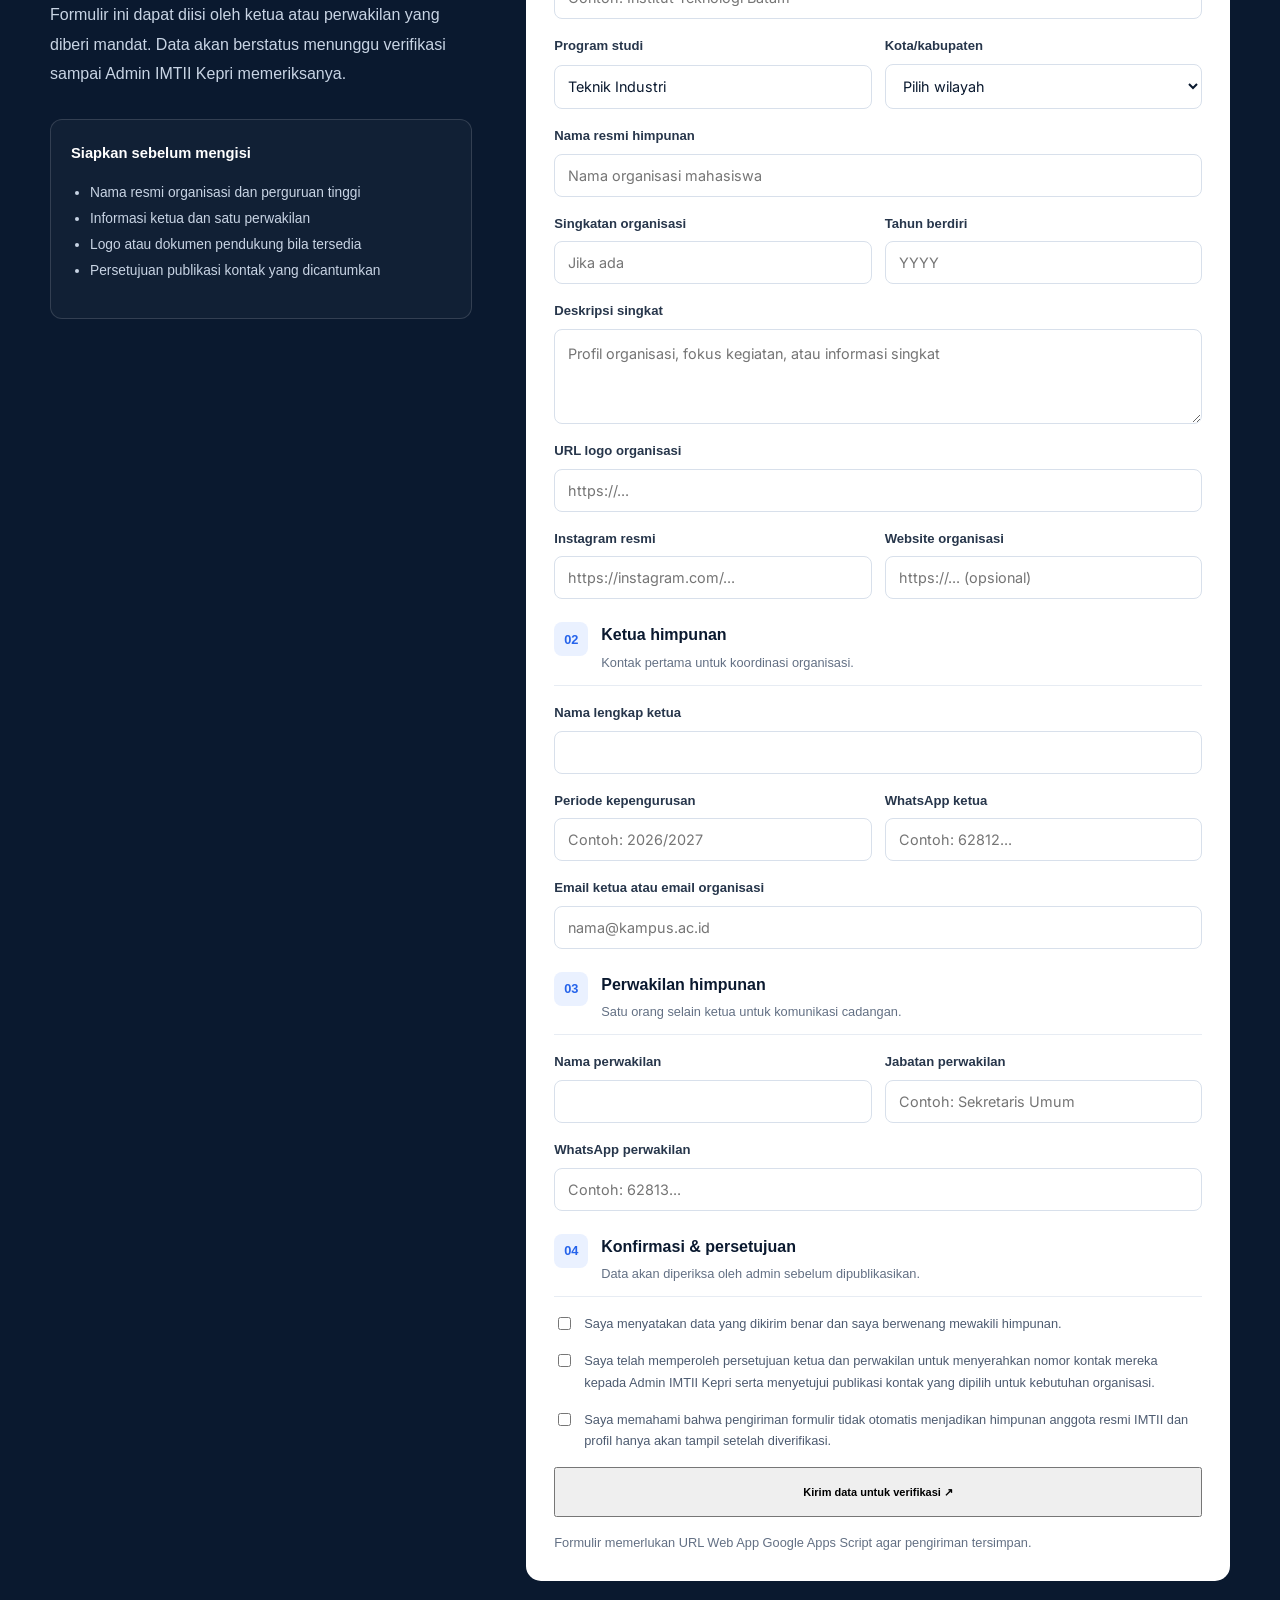
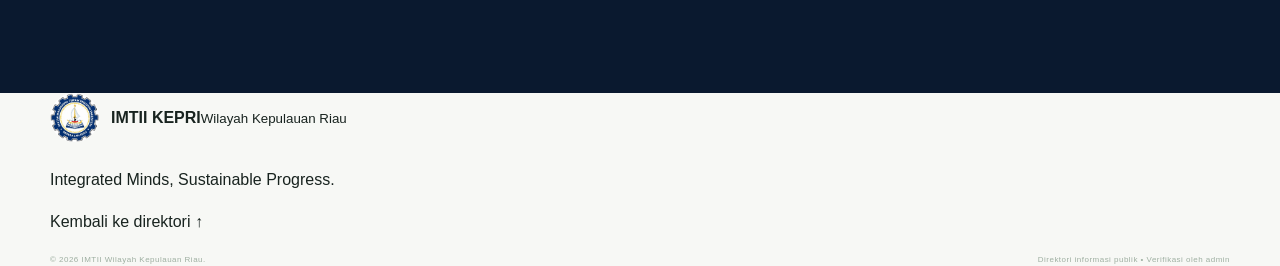
==== commit 4e6e7c5e: "Update brand name and description in direktori.html" ====
--- a/direktori.html
+++ b/direktori.html
@@ -19,7 +19,7 @@
     <div class="container nav-wrap">
       <a class="brand" href="index.html#beranda" aria-label="IMTII Kepri beranda">
         <img class="brand-logo" src="logo-imtii-kepri.png" alt="Logo IMTII Wilayah Kepulauan Riau">
-        <span><strong>IMTII KEPRI</strong><small>Wilayah Kepulauan Riau</small></span>
+        <span><strong>IKATAN MAHASISWA TEKNIK INDUSTRI INDONESIA</strong><medium>Wilayah Kepulauan Riau</medium></span>
       </a>
       <button class="menu-toggle" aria-label="Buka navigasi" aria-expanded="false">☰</button>
       <nav class="nav-links" aria-label="Navigasi utama">
@@ -49,7 +49,7 @@
         <div class="directory-tools">
           <label class="search-box"><span aria-hidden="true">⌕</span><input id="search-directory" type="search" placeholder="Cari nama himpunan atau kampus..." aria-label="Cari nama himpunan atau kampus"></label>
           <label class="filter-label" for="filter-city">Wilayah</label>
-          <select id="filter-city"><option value="">Semua wilayah</option><option value="Batam">Batam</option><option value="Tanjungpinang">Tanjungpinang</option><option value="Karimun">Karimun</option><option value="Lingga">Lingga</option><option value="Natuna">Natuna</option><option value="Kepulauan Anambas">Kepulauan Anambas</option></select>
+          <select id="filter-city"><option value="">Semua wilayah</option><option value="Batam">Batam</option><option value="Tanjungpinang">Tanjungpinang</option></select>
         </div>
         <div class="directory-stats"><span id="directory-count">Memuat data...</span><span class="verification-key"><i></i> Profil terverifikasi</span></div>
         <div id="directory-grid" class="directory-grid" aria-live="polite">
@@ -67,7 +67,7 @@
         <form id="association-form" class="association-form" method="post" target="submission-frame">
           <div class="form-section-title"><span>01</span><div><h3>Identitas kampus & himpunan</h3><p>Pastikan nama ditulis sesuai informasi resmi.</p></div></div>
           <label>Nama perguruan tinggi <input name="campus_name" required maxlength="180" placeholder="Contoh: Institut Teknologi Batam"></label>
-          <div class="form-row"><label>Program studi <input name="study_program" required maxlength="120" value="Teknik Industri"></label><label>Kota/kabupaten <select name="city" required><option value="">Pilih wilayah</option><option>Batam</option><option>Tanjungpinang</option><option>Bintan</option><option>Karimun</option><option>Lingga</option><option>Natuna</option><option>Kepulauan Anambas</option></select></label></div>
+          <div class="form-row"><label>Program studi <input name="study_program" required maxlength="120" value="Teknik Industri"></label><label>Kota/kabupaten <select name="city" required><option value="">Pilih wilayah</option><option>Batam</option><option>Tanjungpinang</option></select></label></div>
           <label>Nama resmi himpunan <input name="association_name" required maxlength="180" placeholder="Nama organisasi mahasiswa"></label>
           <div class="form-row"><label>Singkatan organisasi <input name="short_name" maxlength="50" placeholder="Jika ada"></label><label>Tahun berdiri <input name="founded_year" inputmode="numeric" pattern="[0-9]{4}" maxlength="4" placeholder="YYYY"></label></div>
           <label>Deskripsi singkat <textarea name="description" rows="3" maxlength="700" placeholder="Profil organisasi, fokus kegiatan, atau informasi singkat"></textarea></label>
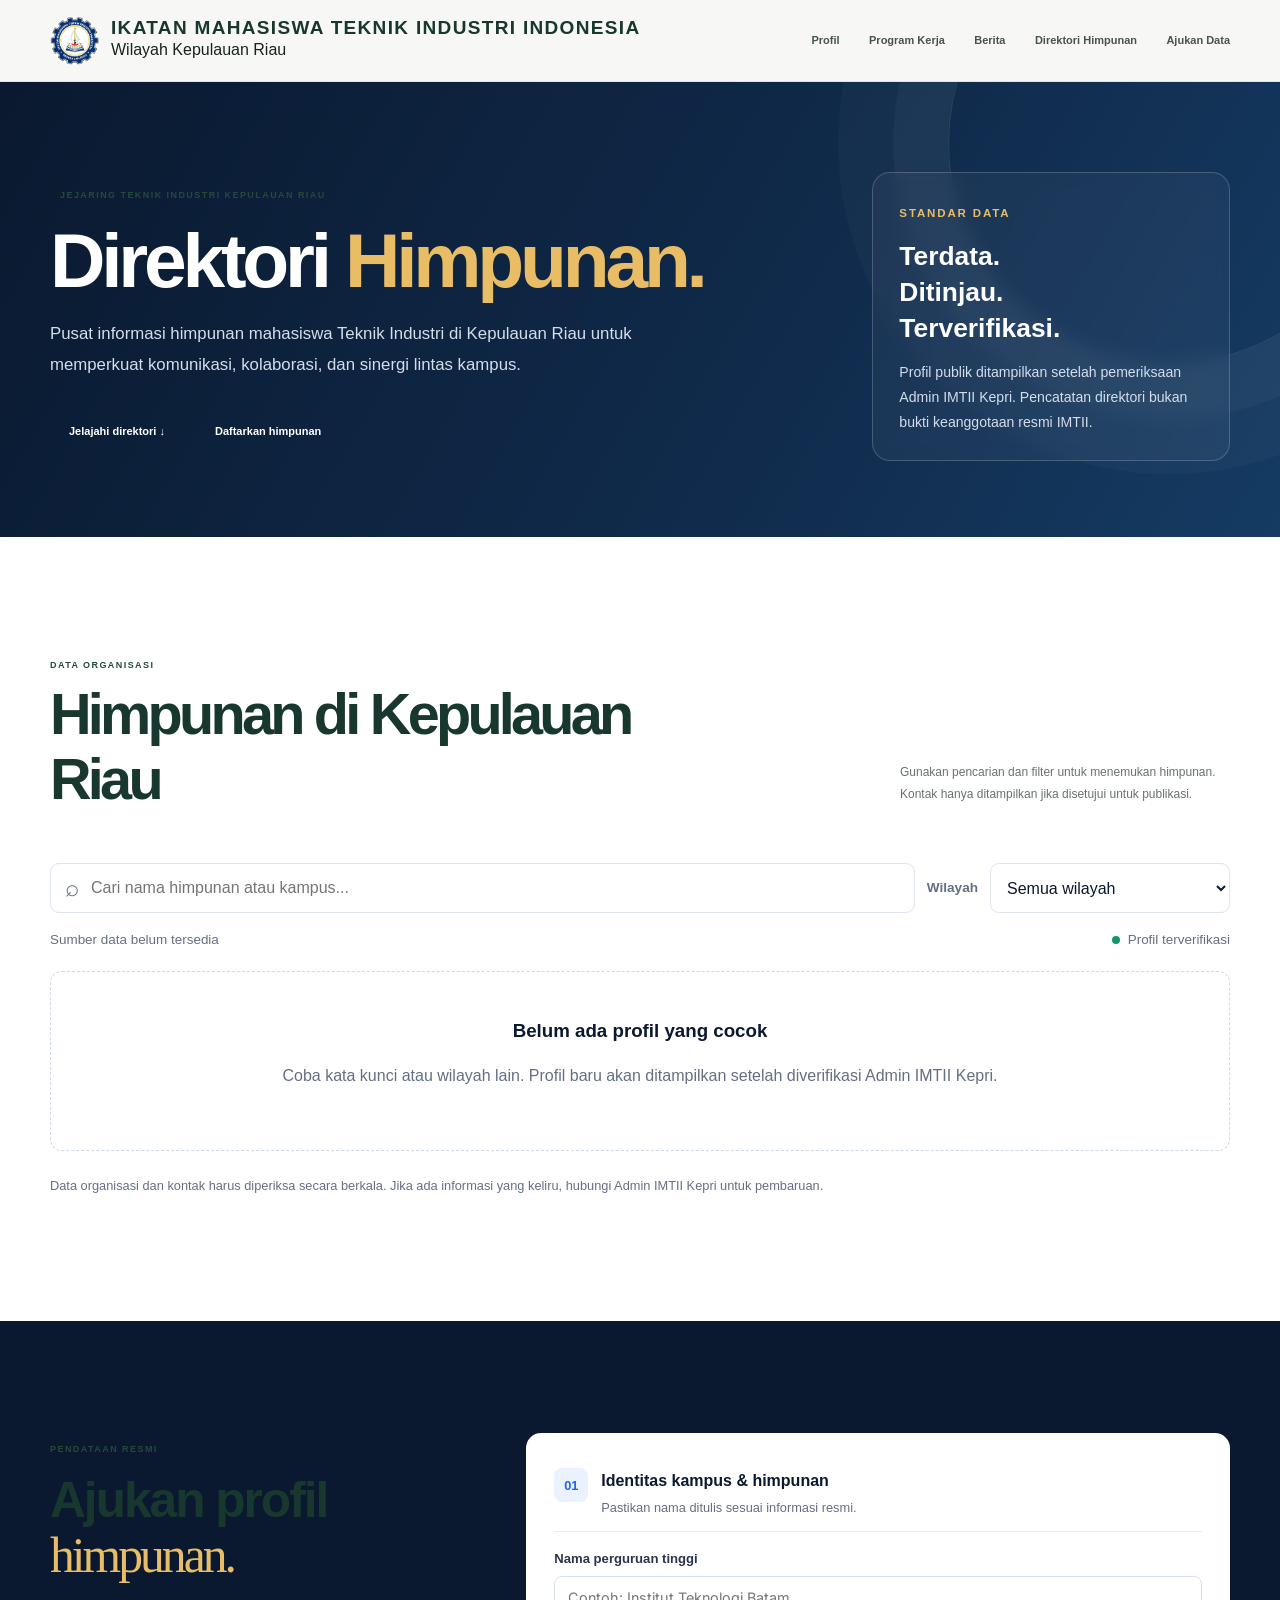
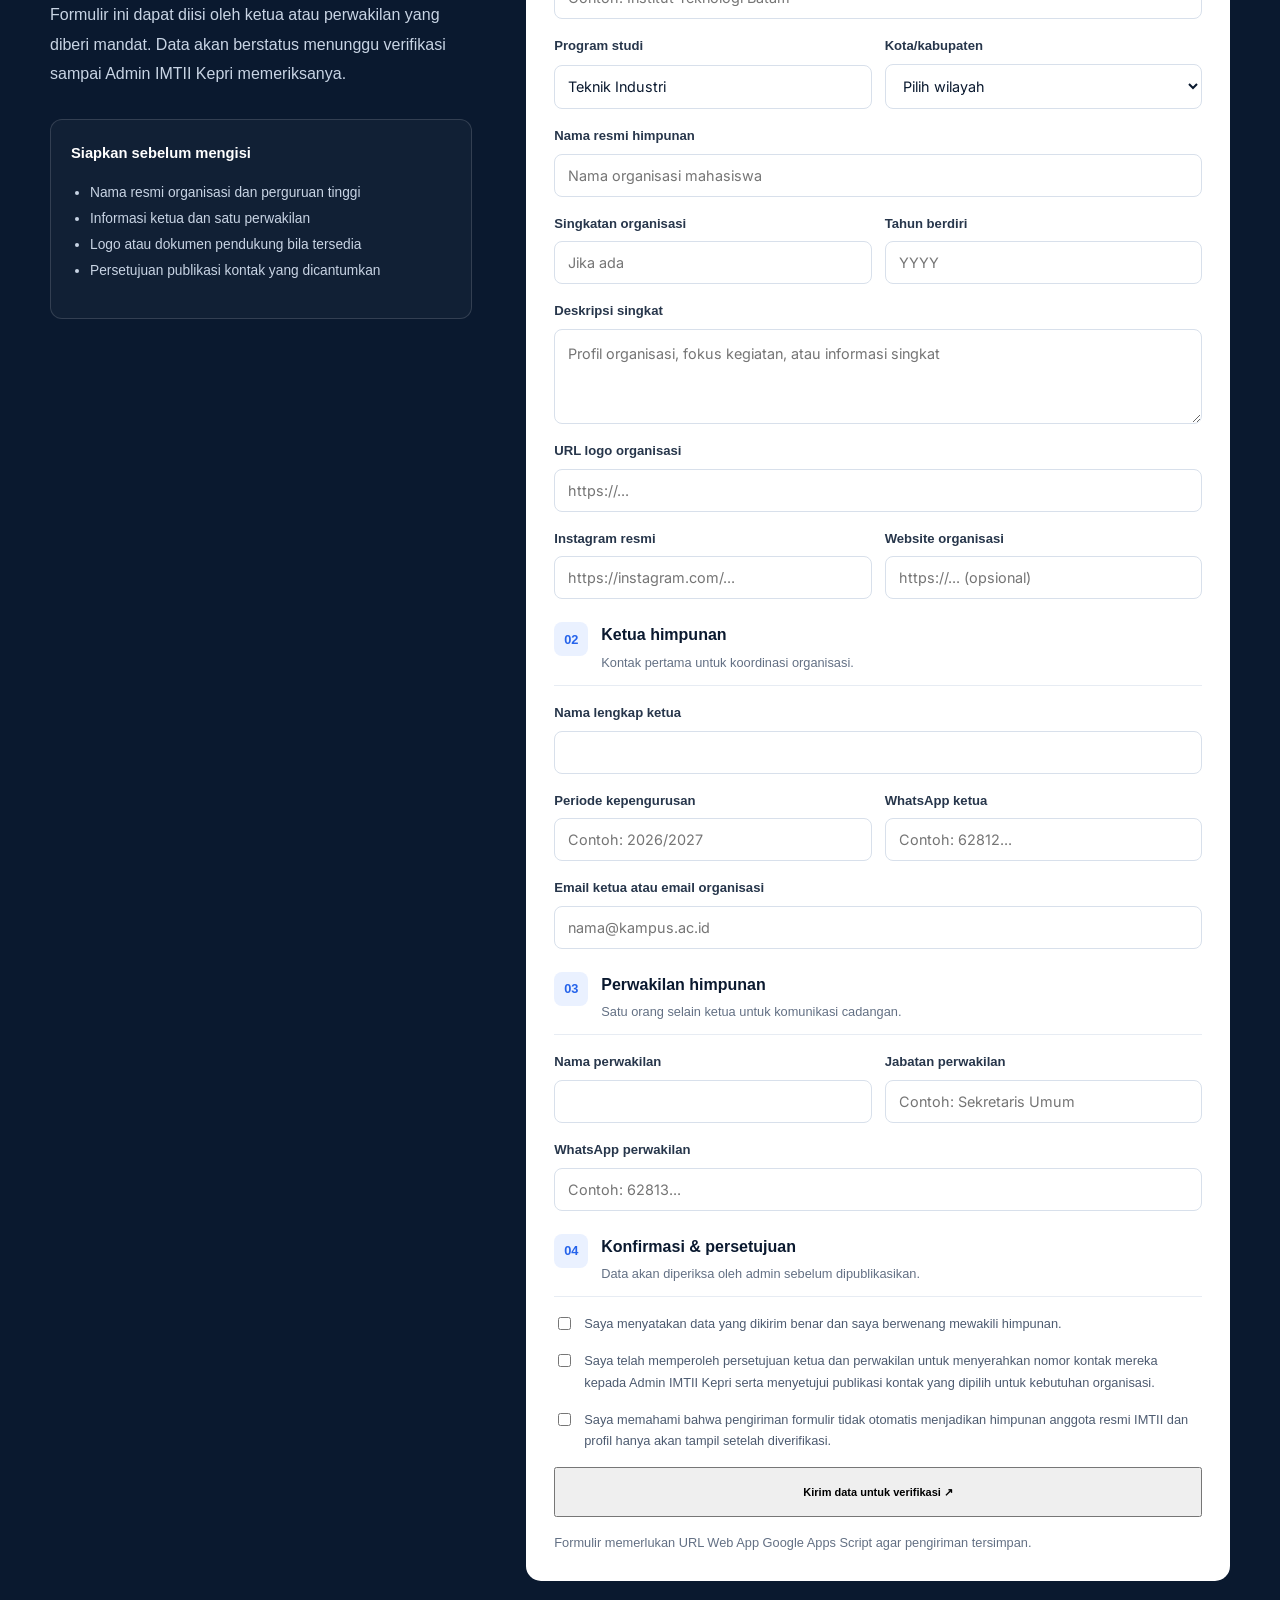
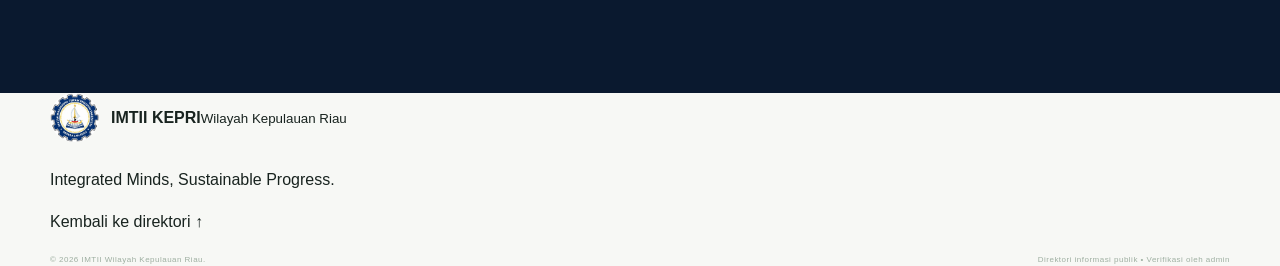
==== commit 84b5abc3: "Add class to brand copy span in direktori.html" ====
--- a/direktori.html
+++ b/direktori.html
@@ -19,7 +19,7 @@
     <div class="container nav-wrap">
       <a class="brand" href="index.html#beranda" aria-label="IMTII Kepri beranda">
         <img class="brand-logo" src="logo-imtii-kepri.png" alt="Logo IMTII Wilayah Kepulauan Riau">
-        <span><strong>IKATAN MAHASISWA TEKNIK INDUSTRI INDONESIA</strong><medium>Wilayah Kepulauan Riau</medium></span>
+        <span class="brand-copy"><strong>IKATAN MAHASISWA TEKNIK INDUSTRI INDONESIA</strong><medium>Wilayah Kepulauan Riau</medium></span>
       </a>
       <button class="menu-toggle" aria-label="Buka navigasi" aria-expanded="false">☰</button>
       <nav class="nav-links" aria-label="Navigasi utama">
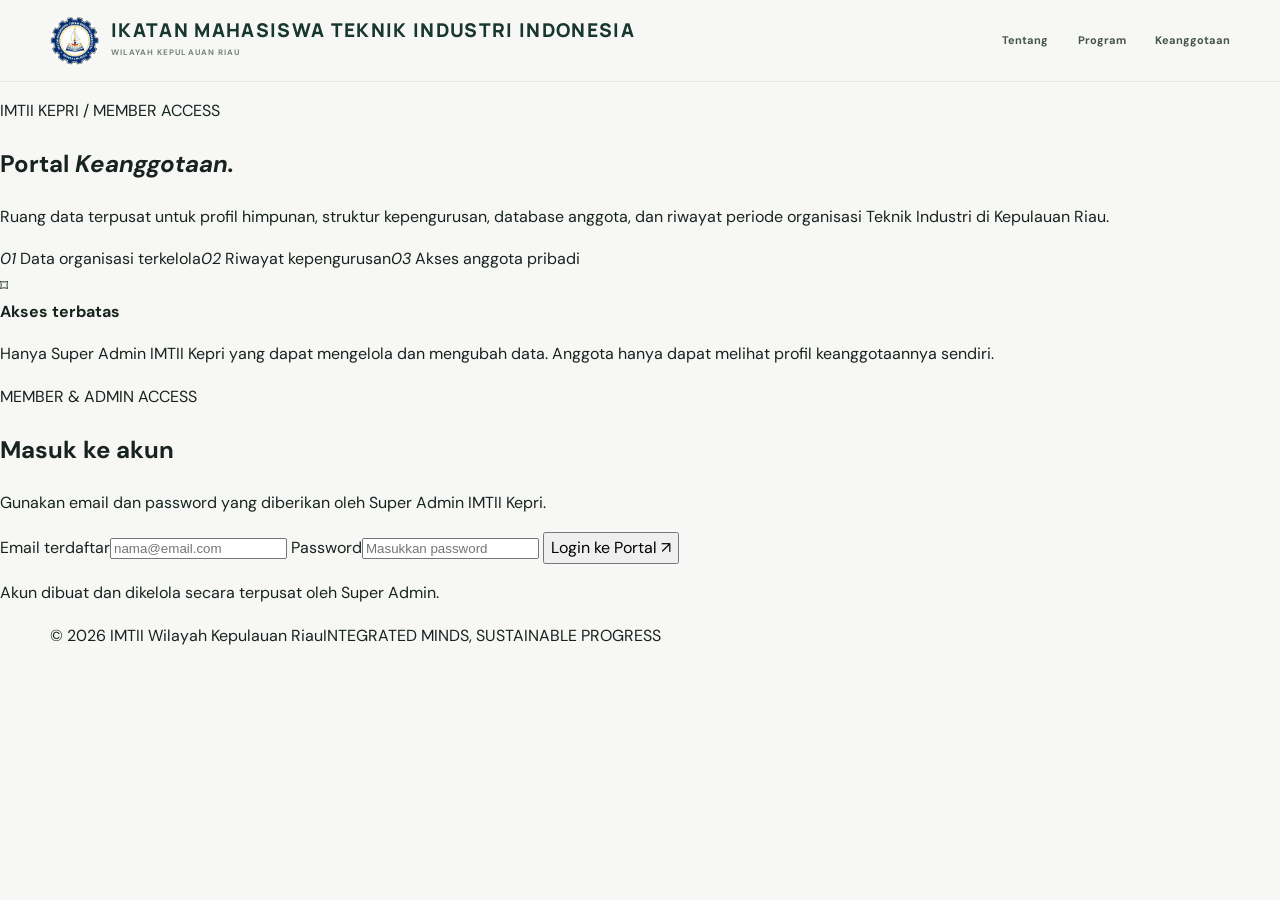
==== commit 6d6d3d9e: "Replace association directory with membership login portal" ====
--- a/direktori.html
+++ b/direktori.html
@@ -1,103 +1,59 @@
 <!doctype html>
 <html lang="id">
 <head>
-  <meta charset="utf-8">
-  <meta name="viewport" content="width=device-width, initial-scale=1">
-  <meta name="theme-color" content="#0a192f">
-  <meta name="description" content="Direktori Himpunan Mahasiswa Teknik Industri se-Kepulauan Riau.">
-  <title>Direktori Himpunan | IMTII Kepri</title>
-  <link rel="preconnect" href="https://fonts.googleapis.com">
-  <link rel="preconnect" href="https://fonts.gstatic.com" crossorigin>
-  <link href="https://fonts.googleapis.com/css2?family=Inter:wght@400;500;600;700;800&display=swap" rel="stylesheet">
-  <link rel="icon" type="image/png" href="logo-imtii-kepri.png">
-  <link rel="stylesheet" href="styles.css">
-  <link rel="stylesheet" href="direktori.css">
+<meta charset="utf-8"><meta name="viewport" content="width=device-width,initial-scale=1">
+<meta name="theme-color" content="#0a192f">
+<meta name="description" content="Portal Keanggotaan IMTII Wilayah Kepulauan Riau.">
+<title>Portal Keanggotaan | IMTII Kepri</title>
+<link rel="preconnect" href="https://fonts.googleapis.com"><link rel="preconnect" href="https://fonts.gstatic.com" crossorigin>
+<link href="https://fonts.googleapis.com/css2?family=DM+Sans:wght@400;500;600;700;800&family=Manrope:wght@500;600;700;800&display=swap" rel="stylesheet">
+<link rel="stylesheet" href="styles.css"><link rel="stylesheet" href="portal.css">
 </head>
-<body>
-  <div class="scroll-progress" aria-hidden="true"><span id="scroll-progress-bar"></span></div>
-  <header class="site-header">
-    <div class="container nav-wrap">
-      <a class="brand" href="index.html#beranda" aria-label="IMTII Kepri beranda">
-        <img class="brand-logo" src="logo-imtii-kepri.png" alt="Logo IMTII Wilayah Kepulauan Riau">
-        <span class="brand-copy"><strong>IKATAN MAHASISWA TEKNIK INDUSTRI INDONESIA</strong><medium>Wilayah Kepulauan Riau</medium></span>
-      </a>
-      <button class="menu-toggle" aria-label="Buka navigasi" aria-expanded="false">☰</button>
-      <nav class="nav-links" aria-label="Navigasi utama">
-        <a href="index.html#profil">Profil</a><a href="index.html#program">Program Kerja</a>
-        <a href="index.html#berita">Berita</a><a href="direktori.html" aria-current="page">Direktori Himpunan</a>
-        <a class="nav-cta" href="#form-pendataan">Ajukan Data</a>
-      </nav>
-    </div>
-  </header>
-
-  <main>
-    <section class="directory-hero">
-      <div class="container directory-hero-grid">
-        <div>
-          <p class="eyebrow"><span></span> JEJARING TEKNIK INDUSTRI KEPULAUAN RIAU</p>
-          <h1>Direktori <em>Himpunan.</em></h1>
-          <p class="directory-lead">Pusat informasi himpunan mahasiswa Teknik Industri di Kepulauan Riau untuk memperkuat komunikasi, kolaborasi, dan sinergi lintas kampus.</p>
-          <div class="directory-actions"><a class="button button-gold" href="#daftar-himpunan">Jelajahi direktori ↓</a><a class="button button-outline" href="#form-pendataan">Daftarkan himpunan</a></div>
-        </div>
-        <aside class="directory-note"><span class="note-kicker">STANDAR DATA</span><strong>Terdata.<br>Ditinjau.<br>Terverifikasi.</strong><p>Profil publik ditampilkan setelah pemeriksaan Admin IMTII Kepri. Pencatatan direktori bukan bukti keanggotaan resmi IMTII.</p></aside>
-      </div>
-    </section>
-
-    <section class="directory-section section" id="daftar-himpunan">
-      <div class="container">
-        <div class="section-heading"><div><p class="eyebrow dark">DATA ORGANISASI</p><h2>Himpunan di Kepulauan Riau</h2></div><p>Gunakan pencarian dan filter untuk menemukan himpunan. Kontak hanya ditampilkan jika disetujui untuk publikasi.</p></div>
-        <div class="directory-tools">
-          <label class="search-box"><span aria-hidden="true">⌕</span><input id="search-directory" type="search" placeholder="Cari nama himpunan atau kampus..." aria-label="Cari nama himpunan atau kampus"></label>
-          <label class="filter-label" for="filter-city">Wilayah</label>
-          <select id="filter-city"><option value="">Semua wilayah</option><option value="Batam">Batam</option><option value="Tanjungpinang">Tanjungpinang</option></select>
-        </div>
-        <div class="directory-stats"><span id="directory-count">Memuat data...</span><span class="verification-key"><i></i> Profil terverifikasi</span></div>
-        <div id="directory-grid" class="directory-grid" aria-live="polite">
-          <article class="directory-empty"><h3>Memuat direktori</h3><p>Data akan ditampilkan setelah sumber data dikonfigurasi.</p></article>
-        </div>
-        <p class="directory-disclaimer">Data organisasi dan kontak harus diperiksa secara berkala. Jika ada informasi yang keliru, hubungi Admin IMTII Kepri untuk pembaruan.</p>
-      </div>
-    </section>
-
-    <section class="directory-form-section section" id="form-pendataan">
-      <div class="container directory-form-layout">
-        <div class="form-intro"><p class="eyebrow">PENDATAAN RESMI</p><h2>Ajukan profil <em>himpunan.</em></h2><p>Formulir ini dapat diisi oleh ketua atau perwakilan yang diberi mandat. Data akan berstatus menunggu verifikasi sampai Admin IMTII Kepri memeriksanya.</p>
-          <div class="form-info"><strong>Siapkan sebelum mengisi</strong><ul><li>Nama resmi organisasi dan perguruan tinggi</li><li>Informasi ketua dan satu perwakilan</li><li>Logo atau dokumen pendukung bila tersedia</li><li>Persetujuan publikasi kontak yang dicantumkan</li></ul></div>
-        </div>
-        <form id="association-form" class="association-form" method="post" target="submission-frame">
-          <div class="form-section-title"><span>01</span><div><h3>Identitas kampus & himpunan</h3><p>Pastikan nama ditulis sesuai informasi resmi.</p></div></div>
-          <label>Nama perguruan tinggi <input name="campus_name" required maxlength="180" placeholder="Contoh: Institut Teknologi Batam"></label>
-          <div class="form-row"><label>Program studi <input name="study_program" required maxlength="120" value="Teknik Industri"></label><label>Kota/kabupaten <select name="city" required><option value="">Pilih wilayah</option><option>Batam</option><option>Tanjungpinang</option></select></label></div>
-          <label>Nama resmi himpunan <input name="association_name" required maxlength="180" placeholder="Nama organisasi mahasiswa"></label>
-          <div class="form-row"><label>Singkatan organisasi <input name="short_name" maxlength="50" placeholder="Jika ada"></label><label>Tahun berdiri <input name="founded_year" inputmode="numeric" pattern="[0-9]{4}" maxlength="4" placeholder="YYYY"></label></div>
-          <label>Deskripsi singkat <textarea name="description" rows="3" maxlength="700" placeholder="Profil organisasi, fokus kegiatan, atau informasi singkat"></textarea></label>
-          <label>URL logo organisasi <input name="logo_url" type="url" placeholder="https://..."></label>
-          <div class="form-row"><label>Instagram resmi <input name="instagram_url" type="url" placeholder="https://instagram.com/..."></label><label>Website organisasi <input name="website_url" type="url" placeholder="https://... (opsional)"></label></div>
-
-          <div class="form-section-title"><span>02</span><div><h3>Ketua himpunan</h3><p>Kontak pertama untuk koordinasi organisasi.</p></div></div>
-          <label>Nama lengkap ketua <input name="chair_name" required maxlength="150"></label>
-          <div class="form-row"><label>Periode kepengurusan <input name="term_period" required maxlength="50" placeholder="Contoh: 2026/2027"></label><label>WhatsApp ketua <input name="chair_whatsapp" required type="tel" maxlength="30" placeholder="Contoh: 62812... "></label></div>
-          <label>Email ketua atau email organisasi <input name="contact_email" type="email" maxlength="180" placeholder="nama@kampus.ac.id"></label>
-
-          <div class="form-section-title"><span>03</span><div><h3>Perwakilan himpunan</h3><p>Satu orang selain ketua untuk komunikasi cadangan.</p></div></div>
-          <div class="form-row"><label>Nama perwakilan <input name="representative_name" required maxlength="150"></label><label>Jabatan perwakilan <input name="representative_role" required maxlength="100" placeholder="Contoh: Sekretaris Umum"></label></div>
-          <label>WhatsApp perwakilan <input name="representative_whatsapp" required type="tel" maxlength="30" placeholder="Contoh: 62813..."></label>
-
-          <div class="form-section-title"><span>04</span><div><h3>Konfirmasi & persetujuan</h3><p>Data akan diperiksa oleh admin sebelum dipublikasikan.</p></div></div>
-          <label class="consent-check"><input type="checkbox" name="data_accuracy_consent" value="yes" required><span>Saya menyatakan data yang dikirim benar dan saya berwenang mewakili himpunan.</span></label>
-          <label class="consent-check"><input type="checkbox" name="contact_publication_consent" value="yes" required><span>Saya telah memperoleh persetujuan ketua dan perwakilan untuk menyerahkan nomor kontak mereka kepada Admin IMTII Kepri serta menyetujui publikasi kontak yang dipilih untuk kebutuhan organisasi.</span></label>
-          <label class="consent-check"><input type="checkbox" name="verification_consent" value="yes" required><span>Saya memahami bahwa pengiriman formulir tidak otomatis menjadikan himpunan anggota resmi IMTII dan profil hanya akan tampil setelah diverifikasi.</span></label>
-          <button class="button button-gold button-full" type="submit">Kirim data untuk verifikasi ↗</button>
-          <p id="form-status" class="form-status" role="status">Formulir memerlukan URL Web App Google Apps Script agar pengiriman tersimpan.</p>
-          <iframe name="submission-frame" id="submission-frame" title="Status pengiriman formulir" class="hidden-frame"></iframe>
-        </form>
-      </div>
-    </section>
-  </main>
-
-  <footer class="footer"><div class="container footer-top"><div class="brand footer-brand"><img class="brand-logo" src="logo-imtii-kepri.png" alt="Logo IMTII Wilayah Kepulauan Riau"><span><strong>IMTII KEPRI</strong><small>Wilayah Kepulauan Riau</small></span></div><p>Integrated Minds, Sustainable Progress.</p><a href="#daftar-himpunan">Kembali ke direktori ↑</a></div><div class="container footer-bottom"><span>© <span id="year"></span> IMTII Wilayah Kepulauan Riau.</span><span>Direktori informasi publik • Verifikasi oleh admin</span></div></footer>
-  <script>window.IMTII_DIRECTORY_CONFIG = { appsScriptUrl: "", fallbackDataUrl: "data/himpunan.json" };</script>
-  <script src="script.js" defer></script>
-  <script src="direktori.js" defer></script>
-</body>
-</html>
+<body class="portal-body">
+<header class="site-header"><div class="container nav-wrap">
+<a class="brand" href="index.html#beranda"><img class="brand-logo" src="logo-imtii-kepri.png" alt="Logo IMTII"><span class="brand-copy"><strong>IKATAN MAHASISWA TEKNIK INDUSTRI INDONESIA</strong><small>WILAYAH KEPULAUAN RIAU</small></span></a>
+<nav class="nav-links"><a href="index.html#tentang">Tentang</a><a href="index.html#program">Program</a><a class="portal-nav-active" href="direktori.html">Keanggotaan</a></nav>
+</div></header>
+<main class="portal-main">
+<section class="portal-shell">
+<div class="portal-intro"><p class="portal-eyebrow">IMTII KEPRI / MEMBER ACCESS</p><h1>Portal <em>Keanggotaan.</em></h1><p>Ruang data terpusat untuk profil himpunan, struktur kepengurusan, database anggota, dan riwayat periode organisasi Teknik Industri di Kepulauan Riau.</p>
+<div class="portal-points"><span><i>01</i> Data organisasi terkelola</span><span><i>02</i> Riwayat kepengurusan</span><span><i>03</i> Akses anggota pribadi</span></div>
+<div class="portal-security"><span class="security-icon">⌑</span><div><strong>Akses terbatas</strong><p>Hanya Super Admin IMTII Kepri yang dapat mengelola dan mengubah data. Anggota hanya dapat melihat profil keanggotaannya sendiri.</p></div></div>
+</div>
+<div class="portal-panel">
+<div id="login-view" class="portal-view">
+<div class="panel-heading"><span class="panel-overline">MEMBER & ADMIN ACCESS</span><h2>Masuk ke akun</h2><p>Gunakan email dan password yang diberikan oleh Super Admin IMTII Kepri.</p></div>
+<form id="login-form" class="portal-form">
+<label>Email terdaftar<input name="email" type="email" autocomplete="username" required placeholder="nama@email.com"></label>
+<label>Password<input name="password" type="password" autocomplete="current-password" required placeholder="Masukkan password"></label>
+<button class="portal-button" type="submit">Login ke Portal <span>↗</span></button>
+<p id="login-status" class="portal-status" role="status">Akun dibuat dan dikelola secara terpusat oleh Super Admin.</p>
+</form>
+</div>
+<div id="dashboard-view" class="portal-view" hidden>
+<div class="dashboard-top"><div><span class="panel-overline">MEMBERSHIP WORKSPACE</span><h2 id="welcome-title">Dashboard</h2><p id="role-label"></p></div><button id="logout-button" class="logout-button" type="button">Keluar ↗</button></div>
+<div id="force-password" class="password-notice" hidden><strong>Keamanan akun</strong><p>Ganti password sementara sebelum melanjutkan.</p></div>
+<div id="admin-dashboard" hidden>
+<div class="portal-stats" id="portal-stats"></div>
+<div class="portal-tabs" role="tablist" aria-label="Data portal">
+<button type="button" class="portal-tab is-active" data-entity="associations">Himpunan</button><button type="button" class="portal-tab" data-entity="members">Anggota</button><button type="button" class="portal-tab" data-entity="leadership">Kepengurusan</button><button type="button" class="portal-tab" data-entity="periods">Riwayat Periode</button>
+</div>
+<div class="data-toolbar"><div><h3 id="table-title">Data Himpunan</h3><p id="table-description">Kelola profil himpunan Teknik Industri di Kepulauan Riau.</p></div><button id="add-record" class="add-button" type="button">+ Tambah data</button></div>
+<div class="table-wrap"><table class="portal-table"><thead id="table-head"></thead><tbody id="table-body"></tbody></table></div>
+<div id="record-editor" class="record-editor" hidden><div class="editor-heading"><div><span class="panel-overline">DATA MANAGEMENT</span><h3 id="editor-title">Tambah data</h3></div><button id="close-editor" type="button" class="icon-close" aria-label="Tutup">×</button></div><form id="record-form" class="portal-form editor-form"></form></div>
+<div id="account-result" class="account-result" hidden></div>
+</div>
+<div id="member-dashboard" hidden>
+<div class="member-card"><span class="panel-overline">PROFIL ANGGOTA</span><h3 id="member-name">Nama anggota</h3><div id="member-details" class="member-details"></div></div>
+<div class="member-actions"><button id="show-password-form" class="add-button" type="button">Ganti password</button></div>
+</div>
+<div id="password-editor" class="record-editor" hidden><div class="editor-heading"><div><span class="panel-overline">ACCOUNT SECURITY</span><h3>Ganti password</h3></div><button id="close-password-editor" type="button" class="icon-close">×</button></div><form id="password-form" class="portal-form editor-form"><label>Password saat ini<input name="old_password" type="password" required autocomplete="current-password"></label><label>Password baru (minimal 12 karakter)<input name="new_password" type="password" minlength="12" required autocomplete="new-password"></label><button class="portal-button" type="submit">Simpan password</button><p id="password-status" class="portal-status" role="status"></p></form></div>
+</div>
+</div>
+</section>
+</main>
+<footer class="portal-footer"><div class="container"><span>© <span id="year"></span> IMTII Wilayah Kepulauan Riau</span><span>INTEGRATED MINDS, SUSTAINABLE PROGRESS</span></div></footer>
+<iframe id="portal-transport" name="portal-transport" title="Portal request transport" hidden></iframe>
+<script>window.IMTII_PORTAL_CONFIG={appsScriptUrl:""};</script>
+<script src="script.js" defer></script><script src="portal.js" defer></script>
+</body></html>
